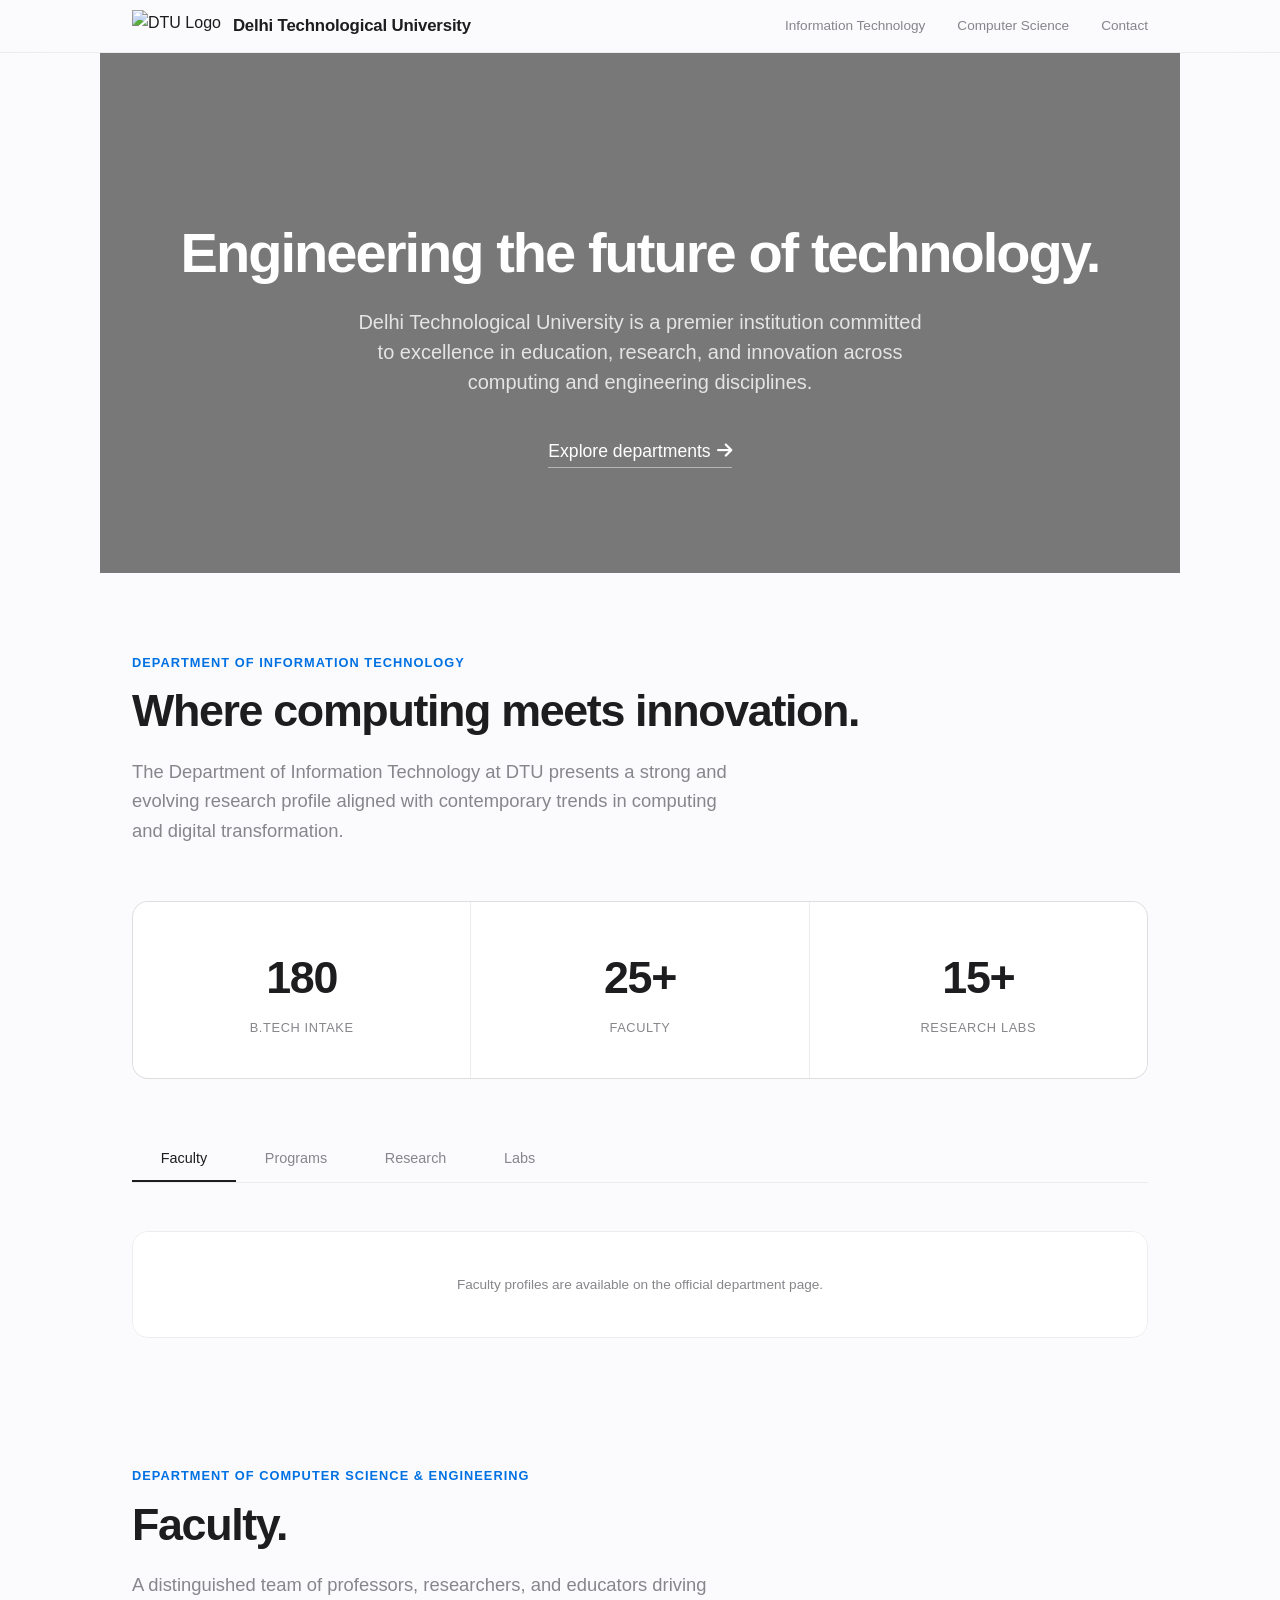
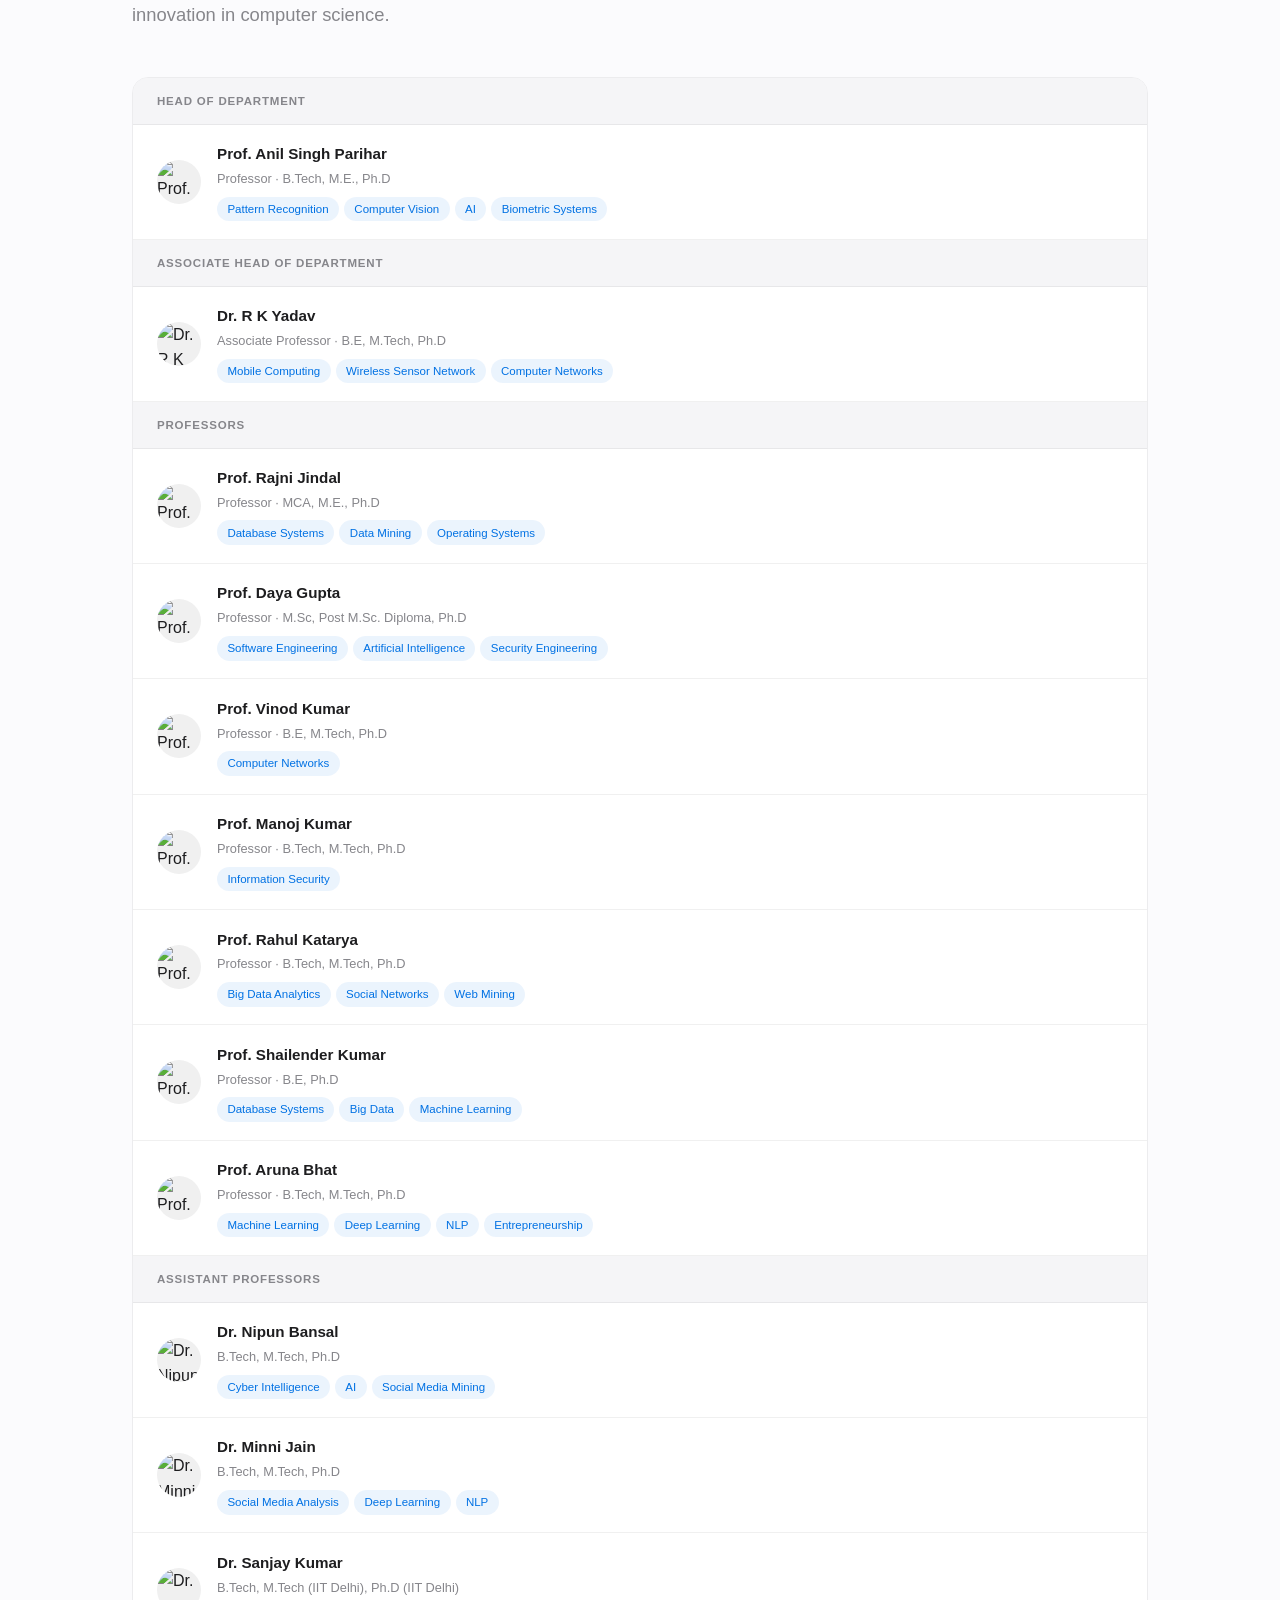
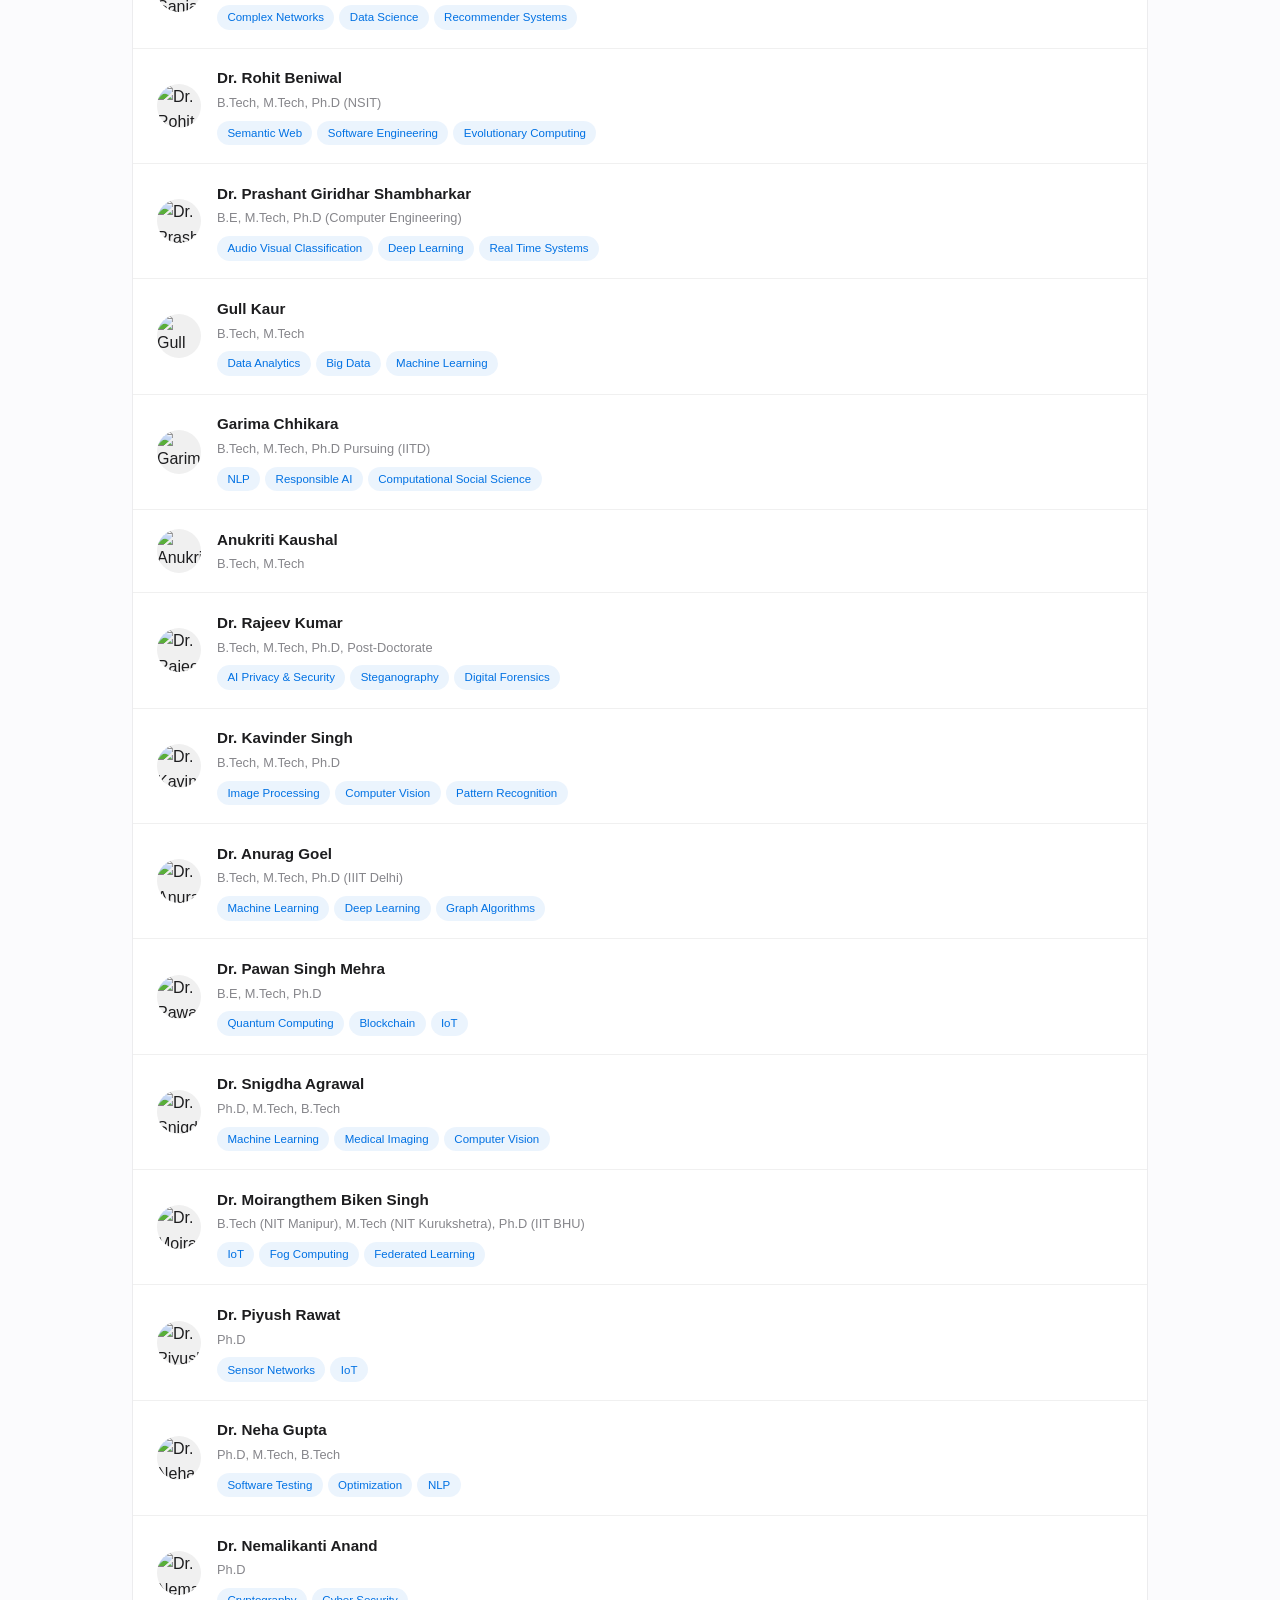
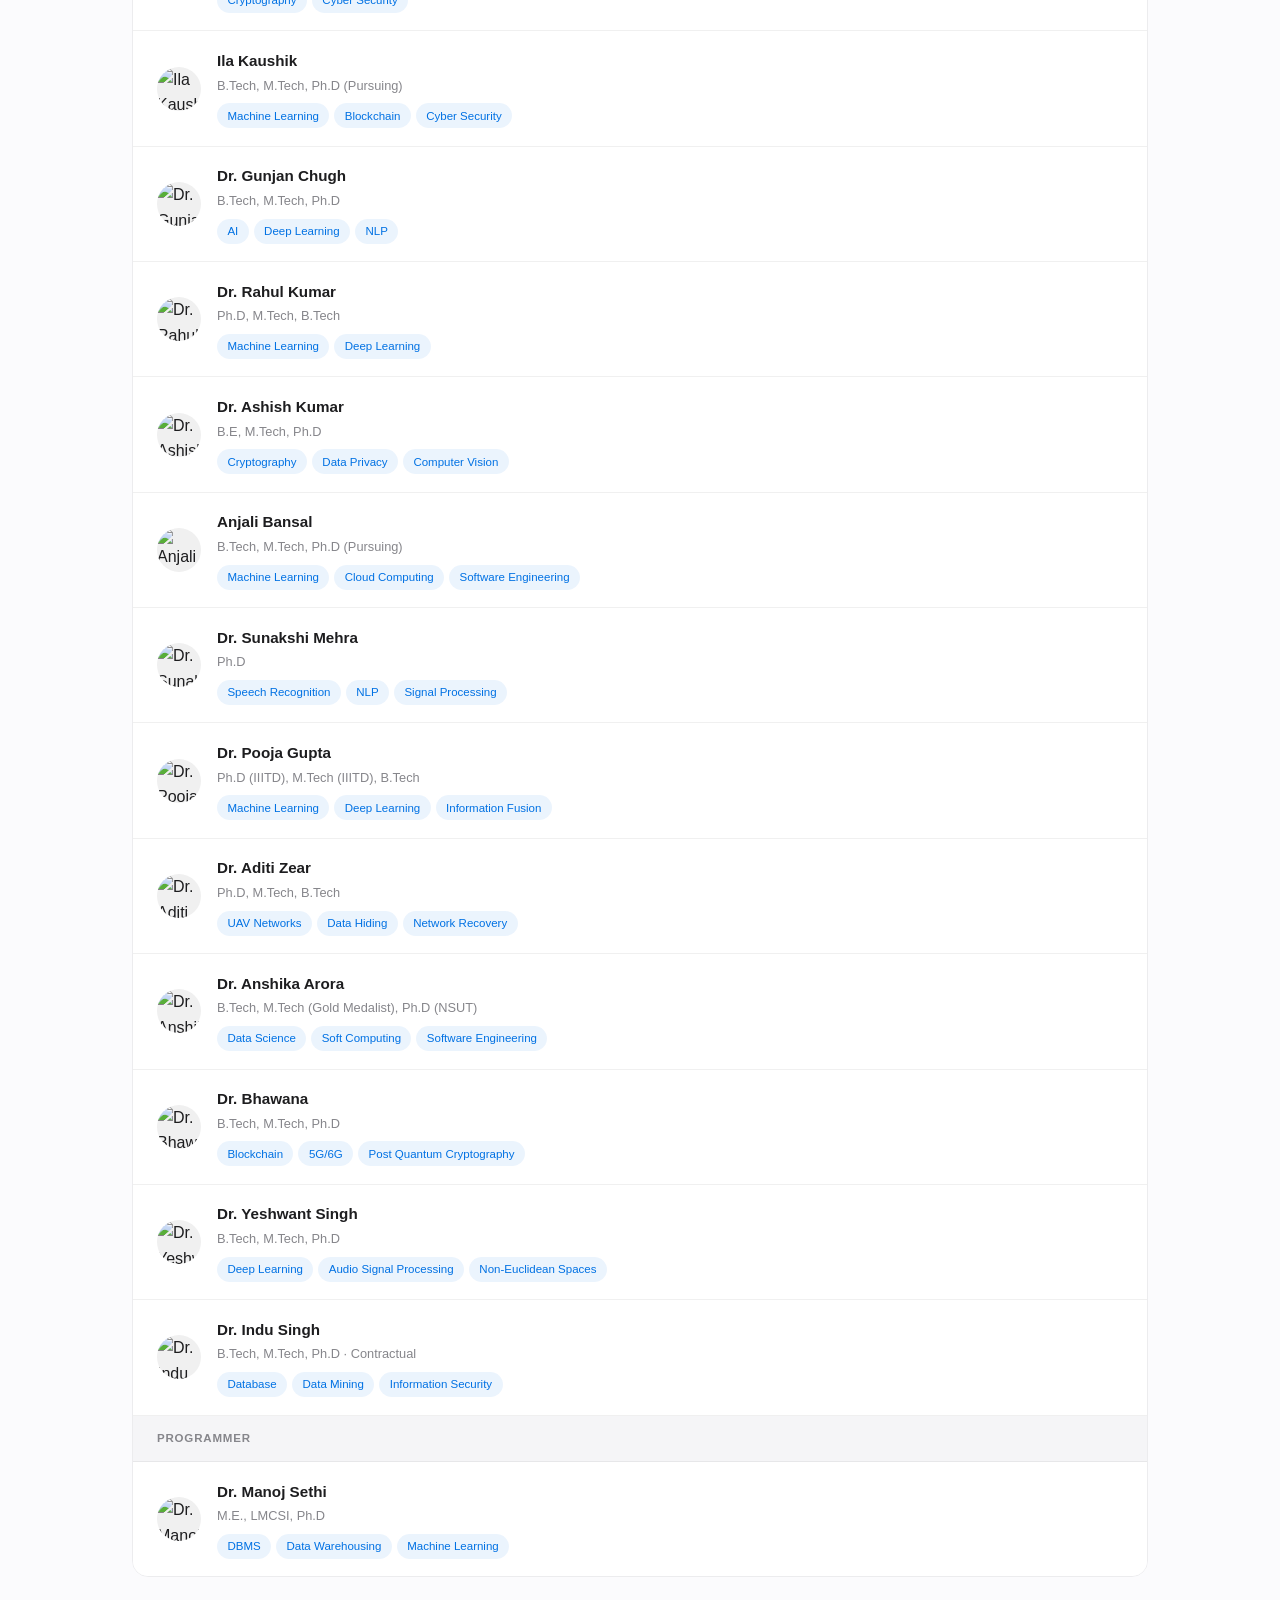
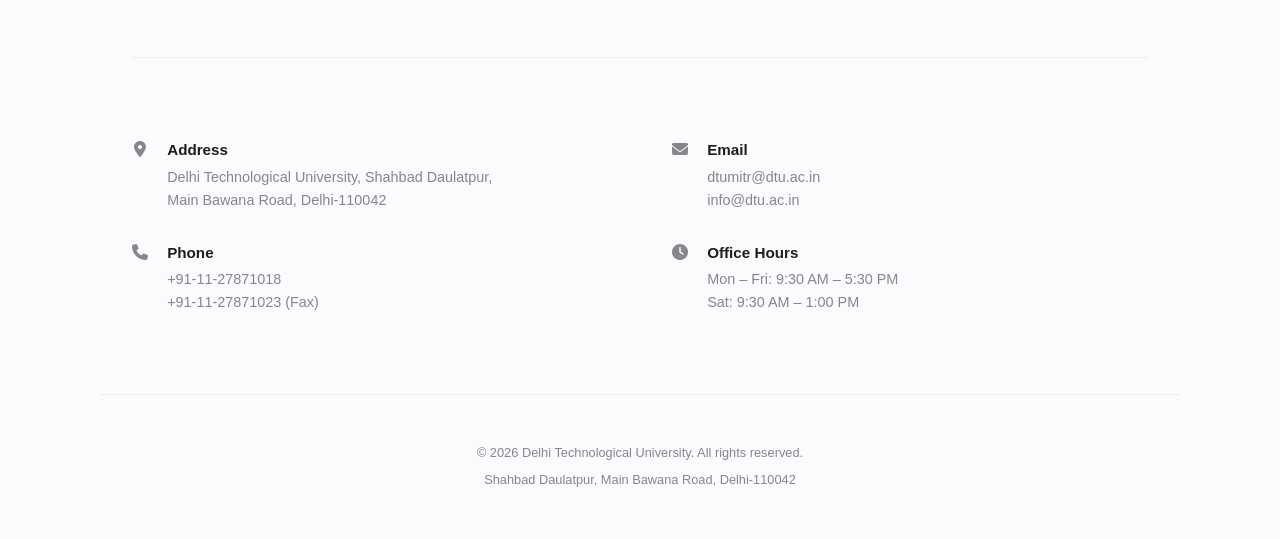
==== experiments/exp1/index.html @ 519eeb32 "added dynamic rendering through experiments folder" ====
<!DOCTYPE html>
<html lang="en">
<head>
    <meta charset="UTF-8">
    <meta name="viewport" content="width=device-width, initial-scale=1.0">
    <title>Delhi Technological University</title>
    <link rel="stylesheet" href="https://cdnjs.cloudflare.com/ajax/libs/font-awesome/6.4.0/css/all.min.css">
    <style>
        *{margin:0;padding:0;box-sizing:border-box}
        :root{--bg:#fbfbfd;--text:#1d1d1f;--muted:#86868b;--accent:#0071e3;--card:#fff;--border:rgba(0,0,0,.06)}
        body{font-family:-apple-system,BlinkMacSystemFont,'Segoe UI',Roboto,sans-serif;background:var(--bg);color:var(--text);line-height:1.6;-webkit-font-smoothing:antialiased}
        a{color:inherit;text-decoration:none}

        header{position:sticky;top:0;z-index:100;background:rgba(251,251,253,.82);backdrop-filter:saturate(180%) blur(20px);-webkit-backdrop-filter:saturate(180%) blur(20px);border-bottom:1px solid var(--border)}
        .header-inner{max-width:1080px;margin:0 auto;padding:0 2rem;display:flex;align-items:center;justify-content:space-between;height:52px}
        .logo{display:flex;align-items:center;gap:12px}
        .logo img{height:32px;width:auto}
        .logo span{font-size:1.05rem;font-weight:600;letter-spacing:-.01em}
        nav{display:flex;gap:2rem}
        nav a{font-size:.85rem;color:var(--muted);transition:color .3s}
        nav a:hover{color:var(--text)}

        .hero{position:relative;text-align:center;padding:10rem 2rem 6rem;background:url('https://cteldtu.com/images/maincampus.jpg') center/cover no-repeat;min-height:520px;display:flex;flex-direction:column;align-items:center;justify-content:center}
        .hero::before{content:'';position:absolute;inset:0;background:rgba(0,0,0,.52)}
        .hero>*{position:relative;z-index:1}
        .hero h1{font-size:3.5rem;font-weight:700;letter-spacing:-.035em;line-height:1.1;margin-bottom:1.5rem;color:#fff}
        .hero p{font-size:1.25rem;color:rgba(255,255,255,.8);max-width:580px;margin:0 auto 2.5rem;line-height:1.5}
        .hero-link{font-size:1.1rem;color:#fff;border-bottom:1px solid rgba(255,255,255,.45);padding-bottom:2px;display:inline-flex;align-items:center;gap:6px;transition:gap .3s,border-color .3s}
        .hero-link:hover{gap:10px;border-color:#fff}

        section{max-width:1080px;margin:0 auto;padding:5rem 2rem}
        .section-label{font-size:.8rem;text-transform:uppercase;letter-spacing:.08em;color:var(--accent);font-weight:600;margin-bottom:.75rem}
        .section-title{font-size:2.8rem;font-weight:700;letter-spacing:-.03em;line-height:1.15;margin-bottom:1.25rem}
        .section-desc{font-size:1.15rem;color:var(--muted);max-width:620px;line-height:1.6}

        .stats{display:grid;grid-template-columns:repeat(3,1fr);gap:1px;background:var(--border);border:1px solid var(--border);border-radius:16px;overflow:hidden;margin:3.5rem 0}
        .stat{text-align:center;padding:2.5rem 1rem;background:var(--card)}
        .stat-num{font-size:2.8rem;font-weight:700;letter-spacing:-.03em}
        .stat-label{font-size:.8rem;color:var(--muted);margin-top:.25rem;text-transform:uppercase;letter-spacing:.05em}

        .tabs{display:flex;gap:0;border-bottom:1px solid var(--border);margin:3.5rem 0 0}
        .tab{padding:.9rem 1.8rem;font-size:.9rem;color:var(--muted);cursor:pointer;border:none;border-bottom:2px solid transparent;transition:all .25s;background:none;font-family:inherit;font-weight:500}
        .tab:hover{color:var(--text)}
        .tab.active{color:var(--text);border-bottom-color:var(--text)}
        .panel{display:none;padding:3rem 0;animation:fade .4s ease}
        .panel.active{display:block}
        @keyframes fade{from{opacity:0;transform:translateY(8px)}to{opacity:1;transform:translateY(0)}}

        .faculty-list{display:flex;flex-direction:column;border:1px solid var(--border);border-radius:16px;overflow:hidden}
        .faculty-row{display:flex;align-items:center;gap:1rem;padding:1.1rem 1.5rem;background:var(--card);border-bottom:1px solid var(--border);transition:background .2s}
        .faculty-row:last-child{border-bottom:none}
        .faculty-row:hover{background:#f5f5f7}
        .faculty-avatar{width:44px;height:44px;border-radius:50%;object-fit:cover;flex-shrink:0;background:#f0f0f0}
        .faculty-info{flex:1;min-width:0}
        .faculty-name{font-weight:600;font-size:.95rem}
        .faculty-meta{font-size:.8rem;color:var(--muted);margin-top:.15rem}
        .faculty-tags{display:flex;flex-wrap:wrap;gap:5px;margin-top:.45rem}
        .tag{font-size:.72rem;padding:.2rem .65rem;border-radius:100px;background:rgba(0,113,227,.08);color:var(--accent);font-weight:500;white-space:nowrap}

        .group-label{padding:.85rem 1.5rem;font-size:.72rem;text-transform:uppercase;letter-spacing:.07em;color:var(--muted);font-weight:600;background:#f5f5f7;border-bottom:1px solid var(--border)}

        table{width:100%;border-collapse:collapse;border:1px solid var(--border);border-radius:16px;overflow:hidden}
        thead{background:#f5f5f7}
        th{padding:1rem 1.5rem;text-align:left;font-size:.75rem;text-transform:uppercase;letter-spacing:.06em;color:var(--muted);font-weight:600}
        td{padding:1.1rem 1.5rem;font-size:.92rem;border-top:1px solid var(--border)}
        tr:hover td{background:#fafafa}
        .badge{font-size:.72rem;padding:.2rem .65rem;border-radius:100px;font-weight:500}
        .badge-ug{background:rgba(52,199,89,.12);color:#1a8d47}
        .badge-pg{background:rgba(0,113,227,.1);color:var(--accent)}
        .badge-r{background:rgba(255,149,0,.12);color:#c27800}

        .research-grid{display:grid;grid-template-columns:repeat(3,1fr);gap:1.5rem}
        .research-item{padding:2rem;border:1px solid var(--border);border-radius:16px;transition:border-color .3s}
        .research-item:hover{border-color:rgba(0,0,0,.15)}
        .research-item h4{font-size:1.05rem;margin-bottom:.6rem;font-weight:600}
        .research-item p{font-size:.88rem;color:var(--muted);line-height:1.55}

        .labs-grid{display:grid;grid-template-columns:repeat(3,1fr);gap:1.5rem}
        .lab-card{border:1px solid var(--border);border-radius:16px;overflow:hidden;transition:border-color .3s}
        .lab-card:hover{border-color:rgba(0,0,0,.15)}
        .lab-img{height:140px;background:#f5f5f7;display:flex;align-items:center;justify-content:center;font-size:2.2rem;color:var(--muted)}
        .lab-body{padding:1.5rem}
        .lab-body h4{font-size:1rem;margin-bottom:.75rem;font-weight:600}
        .lab-body ul{list-style:none;display:flex;flex-direction:column;gap:.45rem}
        .lab-body li{font-size:.85rem;color:var(--muted);display:flex;align-items:center;gap:.6rem}
        .lab-body li i{color:var(--accent);font-size:.6rem}

        .depts-grid{display:grid;grid-template-columns:repeat(2,1fr);gap:1px;background:var(--border);border:1px solid var(--border);border-radius:16px;overflow:hidden}
        .dept-item{display:flex;align-items:center;justify-content:space-between;padding:2rem;background:var(--card);transition:background .2s}
        .dept-item:hover{background:#f5f5f7}
        .dept-item h3{font-size:1.05rem;font-weight:600}
        .dept-item p{font-size:.85rem;color:var(--muted);margin-top:.2rem;max-width:380px}
        .dept-arrow{color:var(--muted);font-size:.85rem;transition:transform .2s}
        .dept-item:hover .dept-arrow{transform:translateX(3px);color:var(--text)}

        .contact-grid{display:grid;grid-template-columns:1fr 1fr;gap:4rem;padding:5rem 0 0;border-top:1px solid var(--border)}
        .contact-block{display:flex;flex-direction:column;gap:1.8rem}
        .contact-row{display:flex;gap:1.2rem;align-items:flex-start}
        .contact-row i{color:var(--muted);margin-top:3px;width:16px;text-align:center}
        .contact-row h4{font-size:.95rem;font-weight:600;margin-bottom:.2rem}
        .contact-row p,.contact-row a{font-size:.9rem;color:var(--muted);line-height:1.6}
        .contact-row a:hover{color:var(--text)}

        footer{text-align:center;padding:3rem 2rem;color:var(--muted);font-size:.8rem;border-top:1px solid var(--border);max-width:1080px;margin:0 auto}
        footer p+p{margin-top:.4rem}

        @media(max-width:768px){
            .hero h1{font-size:2.4rem;padding:0 1rem}
            .hero p{font-size:1.05rem}
            .section-title{font-size:2rem}
            .stats{grid-template-columns:repeat(3,1fr)}
            .stat-num{font-size:2rem}
            .stat{padding:1.5rem .5rem}
            .research-grid,.labs-grid{grid-template-columns:1fr}
            .depts-grid{grid-template-columns:1fr}
            .contact-grid{grid-template-columns:1fr;gap:2.5rem}
            nav{display:none}
            .tabs{overflow-x:auto;-webkit-overflow-scrolling:touch}
            .tab{white-space:nowrap;padding:.8rem 1.2rem}
            .faculty-row{padding:.9rem 1rem;gap:.8rem}
            .faculty-avatar{width:38px;height:38px}
        }
    </style>
</head>
<body>

<header>
    <div class="header-inner">
        <div class="logo">
            <img src="https://upload.wikimedia.org/wikipedia/en/b/b5/DTU%2C_Delhi_official_logo.png?utm_source=en.wikipedia.org&utm_campaign=index&utm_content=thumbnail_unscaled&_=20110525104033" alt="DTU Logo">
            <span>Delhi Technological University</span>
        </div>
        <nav>
            <a href="#it">Information Technology</a>
            <a href="#cse">Computer Science</a>
            <a href="#contact">Contact</a>
        </nav>
    </div>
</header>

<section class="hero">
    <h1>Engineering the future of technology.</h1>
    <p>Delhi Technological University is a premier institution committed to excellence in education, research, and innovation across computing and engineering disciplines.</p>
    <a href="#it" class="hero-link">Explore departments <i class="fas fa-arrow-right"></i></a>
</section>

<!-- IT Department -->
<section id="it">
    <p class="section-label">Department of Information Technology</p>
    <h2 class="section-title">Where computing meets innovation.</h2>
    <p class="section-desc">The Department of Information Technology at DTU presents a strong and evolving research profile aligned with contemporary trends in computing and digital transformation.</p>

    <div class="stats">
        <div class="stat"><div class="stat-num">180</div><div class="stat-label">B.Tech Intake</div></div>
        <div class="stat"><div class="stat-num">25+</div><div class="stat-label">Faculty</div></div>
        <div class="stat"><div class="stat-num">15+</div><div class="stat-label">Research Labs</div></div>
    </div>

    <div class="tabs">
        <button class="tab active" data-tab="it-faculty">Faculty</button>
        <button class="tab" data-tab="it-programs">Programs</button>
        <button class="tab" data-tab="it-research">Research</button>
        <button class="tab" data-tab="it-labs">Labs</button>
    </div>

    <div class="panel active" id="it-faculty">
        <div class="faculty-list">
            <div class="faculty-row">
                <div class="faculty-info" style="text-align:center;color:var(--muted);font-size:.85rem;padding:1.5rem">Faculty profiles are available on the official department page.</div>
            </div>
        </div>
    </div>

    <div class="panel" id="it-programs">
        <table>
            <thead><tr><th>Program</th><th>Duration</th><th>Intake</th><th>Focus</th><th>Type</th></tr></thead>
            <tbody>
                <tr><td><strong>B.Tech</strong> Information Technology</td><td>4 Years</td><td>180</td><td>Software, Networking, OS</td><td><span class="badge badge-ug">UG</span></td></tr>
                <tr><td><strong>B.Tech</strong> Cyber Security</td><td>4 Years</td><td>60</td><td>Cryptography, Forensics</td><td><span class="badge badge-ug">UG</span></td></tr>
                <tr><td><strong>M.Tech</strong> Information Technology</td><td>2 Years</td><td>25</td><td>Data Science, AI/ML</td><td><span class="badge badge-pg">PG</span></td></tr>
                <tr><td><strong>M.Tech</strong> (By Research)</td><td>2 Years</td><td>12</td><td>IT Research Specializations</td><td><span class="badge badge-r">Research</span></td></tr>
                <tr><td><strong>Ph.D</strong> Information Technology</td><td>3–5 Years</td><td>—</td><td>Doctoral Research</td><td><span class="badge badge-r">Research</span></td></tr>
            </tbody>
        </table>
    </div>

    <div class="panel" id="it-research">
        <div class="research-grid">
            <div class="research-item"><h4>Computer Networks & Security</h4><p>Network protocols, cybersecurity frameworks, privacy-preserving computing, and resilient infrastructure.</p></div>
            <div class="research-item"><h4>Artificial Intelligence & ML</h4><p>Intelligent systems, ethical AI, and machine learning for healthcare, finance, and smart cities.</p></div>
            <div class="research-item"><h4>Data Science & Big Data</h4><p>Big data processing, data mining, business intelligence, and knowledge discovery at scale.</p></div>
            <div class="research-item"><h4>Cloud & Distributed Systems</h4><p>Cloud architecture, distributed computing, and high-performance scalable solutions.</p></div>
            <div class="research-item"><h4>Cyber Security & Forensics</h4><p>Cryptography, network security, digital forensics, and threat intelligence.</p></div>
            <div class="research-item"><h4>Internet of Things</h4><p>Secure IoT ecosystems, smart city applications, and industrial IoT solutions.</p></div>
        </div>
    </div>

    <div class="panel" id="it-labs">
        <div class="labs-grid">
            <div class="lab-card">
                <div class="lab-img"><i class="fas fa-code"></i></div>
                <div class="lab-body"><h4>Programming Laboratory</h4><ul><li><i class="fas fa-circle"></i>High-performance computing systems</li><li><i class="fas fa-circle"></i>Latest development toolchains</li><li><i class="fas fa-circle"></i>24/7 student access</li><li><i class="fas fa-circle"></i>AI/ML workstations</li></ul></div>
            </div>
            <div class="lab-card">
                <div class="lab-img"><i class="fas fa-chart-bar"></i></div>
                <div class="lab-body"><h4>Multi-Model Data Analytics Lab</h4><ul><li><i class="fas fa-circle"></i>Advanced analytics platforms</li><li><i class="fas fa-circle"></i>Big data processing cluster</li><li><i class="fas fa-circle"></i>Visualization dashboards</li><li><i class="fas fa-circle"></i>Industry-sponsored projects</li></ul></div>
            </div>
            <div class="lab-card">
                <div class="lab-img"><i class="fas fa-shield-alt"></i></div>
                <div class="lab-body"><h4>Cyber Security Lab</h4><ul><li><i class="fas fa-circle"></i>Penetration testing environment</li><li><i class="fas fa-circle"></i>Digital forensics toolkit</li><li><i class="fas fa-circle"></i>Network security simulation</li><li><i class="fas fa-circle"></i>Cryptography research tools</li></ul></div>
            </div>
        </div>
    </div>
</section>

<!-- CSE Department -->
<section id="cse" style="padding-top:0">
    <p class="section-label">Department of Computer Science & Engineering</p>
    <h2 class="section-title">Faculty.</h2>
    <p class="section-desc" style="margin-bottom:3rem">A distinguished team of professors, researchers, and educators driving innovation in computer science.</p>

    <div class="faculty-list">

        <div class="group-label">Head of Department</div>
        <div class="faculty-row">
            <img class="faculty-avatar" src="https://dtu.ac.in/Web/Departments/CSE/faculty/images/anilsparihar.jpg" alt="Prof. Anil Singh Parihar">
            <div class="faculty-info">
                <div class="faculty-name">Prof. Anil Singh Parihar</div>
                <div class="faculty-meta">Professor · B.Tech, M.E., Ph.D</div>
                <div class="faculty-tags"><span class="tag">Pattern Recognition</span><span class="tag">Computer Vision</span><span class="tag">AI</span><span class="tag">Biometric Systems</span></div>
            </div>
        </div>

        <div class="group-label">Associate Head of Department</div>
        <div class="faculty-row">
            <img class="faculty-avatar" src="https://dtu.ac.in/Web/Departments/CSE/faculty/images/rajeshkyadav.jpg" alt="Dr. R K Yadav">
            <div class="faculty-info">
                <div class="faculty-name">Dr. R K Yadav</div>
                <div class="faculty-meta">Associate Professor · B.E, M.Tech, Ph.D</div>
                <div class="faculty-tags"><span class="tag">Mobile Computing</span><span class="tag">Wireless Sensor Network</span><span class="tag">Computer Networks</span></div>
            </div>
        </div>

        <div class="group-label">Professors</div>
        <div class="faculty-row">
            <img class="faculty-avatar" src="https://dtu.ac.in/Web/Departments/CSE/faculty/images/rajnijindal.jpg" alt="Prof. Rajni Jindal">
            <div class="faculty-info">
                <div class="faculty-name">Prof. Rajni Jindal</div>
                <div class="faculty-meta">Professor · MCA, M.E., Ph.D</div>
                <div class="faculty-tags"><span class="tag">Database Systems</span><span class="tag">Data Mining</span><span class="tag">Operating Systems</span></div>
            </div>
        </div>
        <div class="faculty-row">
            <img class="faculty-avatar" src="https://dtu.ac.in/Web/Departments/CSE/faculty/images/dayagupta.jpg" alt="Prof. Daya Gupta">
            <div class="faculty-info">
                <div class="faculty-name">Prof. Daya Gupta</div>
                <div class="faculty-meta">Professor · M.Sc, Post M.Sc. Diploma, Ph.D</div>
                <div class="faculty-tags"><span class="tag">Software Engineering</span><span class="tag">Artificial Intelligence</span><span class="tag">Security Engineering</span></div>
            </div>
        </div>
        <div class="faculty-row">
            <img class="faculty-avatar" src="https://dtu.ac.in/Web/Departments/CSE/faculty/images/vinodkumar.jpg" alt="Prof. Vinod Kumar">
            <div class="faculty-info">
                <div class="faculty-name">Prof. Vinod Kumar</div>
                <div class="faculty-meta">Professor · B.E, M.Tech, Ph.D</div>
                <div class="faculty-tags"><span class="tag">Computer Networks</span></div>
            </div>
        </div>
        <div class="faculty-row">
            <img class="faculty-avatar" src="https://dtu.ac.in/Web/Departments/CSE/faculty/images/manojkumar.jpg" alt="Prof. Manoj Kumar">
            <div class="faculty-info">
                <div class="faculty-name">Prof. Manoj Kumar</div>
                <div class="faculty-meta">Professor · B.Tech, M.Tech, Ph.D</div>
                <div class="faculty-tags"><span class="tag">Information Security</span></div>
            </div>
        </div>
        <div class="faculty-row">
            <img class="faculty-avatar" src="https://dtu.ac.in/Web/Departments/CSE/faculty/images/rahulkatarya.jpg" alt="Prof. Rahul Katarya">
            <div class="faculty-info">
                <div class="faculty-name">Prof. Rahul Katarya</div>
                <div class="faculty-meta">Professor · B.Tech, M.Tech, Ph.D</div>
                <div class="faculty-tags"><span class="tag">Big Data Analytics</span><span class="tag">Social Networks</span><span class="tag">Web Mining</span></div>
            </div>
        </div>
        <div class="faculty-row">
            <img class="faculty-avatar" src="https://dtu.ac.in/Web/Departments/CSE/faculty/images/shailenderkumar.jpg" alt="Prof. Shailender Kumar">
            <div class="faculty-info">
                <div class="faculty-name">Prof. Shailender Kumar</div>
                <div class="faculty-meta">Professor · B.E, Ph.D</div>
                <div class="faculty-tags"><span class="tag">Database Systems</span><span class="tag">Big Data</span><span class="tag">Machine Learning</span></div>
            </div>
        </div>
        <div class="faculty-row">
            <img class="faculty-avatar" src="https://dtu.ac.in/Web/Departments/CSE/faculty/images/aruna.jpg" alt="Prof. Aruna Bhat">
            <div class="faculty-info">
                <div class="faculty-name">Prof. Aruna Bhat</div>
                <div class="faculty-meta">Professor · B.Tech, M.Tech, Ph.D</div>
                <div class="faculty-tags"><span class="tag">Machine Learning</span><span class="tag">Deep Learning</span><span class="tag">NLP</span><span class="tag">Entrepreneurship</span></div>
            </div>
        </div>

        <div class="group-label">Assistant Professors</div>
        <div class="faculty-row">
            <img class="faculty-avatar" src="https://dtu.ac.in/Web/Departments/CSE/faculty/images/nipunbansal.jpg" alt="Dr. Nipun Bansal">
            <div class="faculty-info">
                <div class="faculty-name">Dr. Nipun Bansal</div>
                <div class="faculty-meta">B.Tech, M.Tech, Ph.D</div>
                <div class="faculty-tags"><span class="tag">Cyber Intelligence</span><span class="tag">AI</span><span class="tag">Social Media Mining</span></div>
            </div>
        </div>
        <div class="faculty-row">
            <img class="faculty-avatar" src="https://dtu.ac.in/Web/Departments/CSE/faculty/images/minnijain.jpg" alt="Dr. Minni Jain">
            <div class="faculty-info">
                <div class="faculty-name">Dr. Minni Jain</div>
                <div class="faculty-meta">B.Tech, M.Tech, Ph.D</div>
                <div class="faculty-tags"><span class="tag">Social Media Analysis</span><span class="tag">Deep Learning</span><span class="tag">NLP</span></div>
            </div>
        </div>
        <div class="faculty-row">
            <img class="faculty-avatar" src="https://dtu.ac.in/Web/Departments/CSE/faculty/images/sanjaykr.jpg" alt="Dr. Sanjay Kumar">
            <div class="faculty-info">
                <div class="faculty-name">Dr. Sanjay Kumar</div>
                <div class="faculty-meta">B.Tech, M.Tech (IIT Delhi), Ph.D (IIT Delhi)</div>
                <div class="faculty-tags"><span class="tag">Complex Networks</span><span class="tag">Data Science</span><span class="tag">Recommender Systems</span></div>
            </div>
        </div>
        <div class="faculty-row">
            <img class="faculty-avatar" src="https://dtu.ac.in/Web/Departments/CSE/faculty/images/rohitbeniwal.jpg" alt="Dr. Rohit Beniwal">
            <div class="faculty-info">
                <div class="faculty-name">Dr. Rohit Beniwal</div>
                <div class="faculty-meta">B.Tech, M.Tech, Ph.D (NSIT)</div>
                <div class="faculty-tags"><span class="tag">Semantic Web</span><span class="tag">Software Engineering</span><span class="tag">Evolutionary Computing</span></div>
            </div>
        </div>
        <div class="faculty-row">
            <img class="faculty-avatar" src="https://dtu.ac.in/Web/Departments/CSE/faculty/images/pgs.jpg" alt="Dr. Prashant Shambharkar">
            <div class="faculty-info">
                <div class="faculty-name">Dr. Prashant Giridhar Shambharkar</div>
                <div class="faculty-meta">B.E, M.Tech, Ph.D (Computer Engineering)</div>
                <div class="faculty-tags"><span class="tag">Audio Visual Classification</span><span class="tag">Deep Learning</span><span class="tag">Real Time Systems</span></div>
            </div>
        </div>
        <div class="faculty-row">
            <img class="faculty-avatar" src="https://dtu.ac.in/Web/Departments/CSE/faculty/images/gullkaur.jpg" alt="Gull Kaur">
            <div class="faculty-info">
                <div class="faculty-name">Gull Kaur</div>
                <div class="faculty-meta">B.Tech, M.Tech</div>
                <div class="faculty-tags"><span class="tag">Data Analytics</span><span class="tag">Big Data</span><span class="tag">Machine Learning</span></div>
            </div>
        </div>
        <div class="faculty-row">
            <img class="faculty-avatar" src="https://dtu.ac.in/Web/Departments/CSE/faculty/images/garima_new1.jpg" alt="Garima Chhikara">
            <div class="faculty-info">
                <div class="faculty-name">Garima Chhikara</div>
                <div class="faculty-meta">B.Tech, M.Tech, Ph.D Pursuing (IITD)</div>
                <div class="faculty-tags"><span class="tag">NLP</span><span class="tag">Responsible AI</span><span class="tag">Computational Social Science</span></div>
            </div>
        </div>
        <div class="faculty-row">
            <img class="faculty-avatar" src="https://dtu.ac.in/Web/Departments/CSE/faculty/images/anukriti.jpg" alt="Anukriti Kaushal">
            <div class="faculty-info">
                <div class="faculty-name">Anukriti Kaushal</div>
                <div class="faculty-meta">B.Tech, M.Tech</div>
            </div>
        </div>
        <div class="faculty-row">
            <img class="faculty-avatar" src="https://dtu.ac.in/Web/Departments/CSE/faculty/images/Rajeev.jpg" alt="Dr. Rajeev Kumar">
            <div class="faculty-info">
                <div class="faculty-name">Dr. Rajeev Kumar</div>
                <div class="faculty-meta">B.Tech, M.Tech, Ph.D, Post-Doctorate</div>
                <div class="faculty-tags"><span class="tag">AI Privacy & Security</span><span class="tag">Steganography</span><span class="tag">Digital Forensics</span></div>
            </div>
        </div>
        <div class="faculty-row">
            <img class="faculty-avatar" src="https://dtu.ac.in/Web/Departments/CSE/faculty/images/kavinder.jpg" alt="Dr. Kavinder Singh">
            <div class="faculty-info">
                <div class="faculty-name">Dr. Kavinder Singh</div>
                <div class="faculty-meta">B.Tech, M.Tech, Ph.D</div>
                <div class="faculty-tags"><span class="tag">Image Processing</span><span class="tag">Computer Vision</span><span class="tag">Pattern Recognition</span></div>
            </div>
        </div>
        <div class="faculty-row">
            <img class="faculty-avatar" src="https://dtu.ac.in/Web/Departments/CSE/faculty/images/anurag.jpg" alt="Dr. Anurag Goel">
            <div class="faculty-info">
                <div class="faculty-name">Dr. Anurag Goel</div>
                <div class="faculty-meta">B.Tech, M.Tech, Ph.D (IIIT Delhi)</div>
                <div class="faculty-tags"><span class="tag">Machine Learning</span><span class="tag">Deep Learning</span><span class="tag">Graph Algorithms</span></div>
            </div>
        </div>
        <div class="faculty-row">
            <img class="faculty-avatar" src="https://dtu.ac.in/Web/Departments/CSE/faculty/images/pawan.jpg" alt="Dr. Pawan Singh Mehra">
            <div class="faculty-info">
                <div class="faculty-name">Dr. Pawan Singh Mehra</div>
                <div class="faculty-meta">B.E, M.Tech, Ph.D</div>
                <div class="faculty-tags"><span class="tag">Quantum Computing</span><span class="tag">Blockchain</span><span class="tag">IoT</span></div>
            </div>
        </div>
        <div class="faculty-row">
            <img class="faculty-avatar" src="https://dtu.ac.in/Web/Departments/CSE/faculty/images/snigdha.jpg" alt="Dr. Snigdha Agrawal">
            <div class="faculty-info">
                <div class="faculty-name">Dr. Snigdha Agrawal</div>
                <div class="faculty-meta">Ph.D, M.Tech, B.Tech</div>
                <div class="faculty-tags"><span class="tag">Machine Learning</span><span class="tag">Medical Imaging</span><span class="tag">Computer Vision</span></div>
            </div>
        </div>
        <div class="faculty-row">
            <img class="faculty-avatar" src="https://dtu.ac.in/Web/Departments/CSE/faculty/images/moirangthem.jpg" alt="Dr. Moirangthem Biken Singh">
            <div class="faculty-info">
                <div class="faculty-name">Dr. Moirangthem Biken Singh</div>
                <div class="faculty-meta">B.Tech (NIT Manipur), M.Tech (NIT Kurukshetra), Ph.D (IIT BHU)</div>
                <div class="faculty-tags"><span class="tag">IoT</span><span class="tag">Fog Computing</span><span class="tag">Federated Learning</span></div>
            </div>
        </div>
        <div class="faculty-row">
            <img class="faculty-avatar" src="https://dtu.ac.in/Web/Departments/CSE/faculty/images/piyushrawat.jpg" alt="Dr. Piyush Rawat">
            <div class="faculty-info">
                <div class="faculty-name">Dr. Piyush Rawat</div>
                <div class="faculty-meta">Ph.D</div>
                <div class="faculty-tags"><span class="tag">Sensor Networks</span><span class="tag">IoT</span></div>
            </div>
        </div>
        <div class="faculty-row">
            <img class="faculty-avatar" src="https://dtu.ac.in/Web/Departments/CSE/faculty/images/Neha_Gupta.jpeg" alt="Dr. Neha Gupta">
            <div class="faculty-info">
                <div class="faculty-name">Dr. Neha Gupta</div>
                <div class="faculty-meta">Ph.D, M.Tech, B.Tech</div>
                <div class="faculty-tags"><span class="tag">Software Testing</span><span class="tag">Optimization</span><span class="tag">NLP</span></div>
            </div>
        </div>
        <div class="faculty-row">
            <img class="faculty-avatar" src="https://dtu.ac.in/Web/Departments/CSE/faculty/images/nemalikantianand.jpg" alt="Dr. Nemalikanti Anand">
            <div class="faculty-info">
                <div class="faculty-name">Dr. Nemalikanti Anand</div>
                <div class="faculty-meta">Ph.D</div>
                <div class="faculty-tags"><span class="tag">Cryptography</span><span class="tag">Cyber Security</span></div>
            </div>
        </div>
        <div class="faculty-row">
            <img class="faculty-avatar" src="https://dtu.ac.in/Web/Departments/CSE/faculty/images/ilakaushik.jpg" alt="Ila Kaushik">
            <div class="faculty-info">
                <div class="faculty-name">Ila Kaushik</div>
                <div class="faculty-meta">B.Tech, M.Tech, Ph.D (Pursuing)</div>
                <div class="faculty-tags"><span class="tag">Machine Learning</span><span class="tag">Blockchain</span><span class="tag">Cyber Security</span></div>
            </div>
        </div>
        <div class="faculty-row">
            <img class="faculty-avatar" src="https://dtu.ac.in/Web/Departments/CSE/faculty/images/gunjanchugh.jpg" alt="Dr. Gunjan Chugh">
            <div class="faculty-info">
                <div class="faculty-name">Dr. Gunjan Chugh</div>
                <div class="faculty-meta">B.Tech, M.Tech, Ph.D</div>
                <div class="faculty-tags"><span class="tag">AI</span><span class="tag">Deep Learning</span><span class="tag">NLP</span></div>
            </div>
        </div>
        <div class="faculty-row">
            <img class="faculty-avatar" src="https://dtu.ac.in/Web/Departments/CSE/faculty/images/rahulkumar.jpg" alt="Dr. Rahul Kumar">
            <div class="faculty-info">
                <div class="faculty-name">Dr. Rahul Kumar</div>
                <div class="faculty-meta">Ph.D, M.Tech, B.Tech</div>
                <div class="faculty-tags"><span class="tag">Machine Learning</span><span class="tag">Deep Learning</span></div>
            </div>
        </div>
        <div class="faculty-row">
            <img class="faculty-avatar" src="https://dtu.ac.in/Web/Departments/CSE/faculty/images/ashishkumar.jpg" alt="Dr. Ashish Kumar">
            <div class="faculty-info">
                <div class="faculty-name">Dr. Ashish Kumar</div>
                <div class="faculty-meta">B.E, M.Tech, Ph.D</div>
                <div class="faculty-tags"><span class="tag">Cryptography</span><span class="tag">Data Privacy</span><span class="tag">Computer Vision</span></div>
            </div>
        </div>
        <div class="faculty-row">
            <img class="faculty-avatar" src="https://dtu.ac.in/Web/Departments/CSE/faculty/images/anjalibansal.jpg" alt="Anjali Bansal">
            <div class="faculty-info">
                <div class="faculty-name">Anjali Bansal</div>
                <div class="faculty-meta">B.Tech, M.Tech, Ph.D (Pursuing)</div>
                <div class="faculty-tags"><span class="tag">Machine Learning</span><span class="tag">Cloud Computing</span><span class="tag">Software Engineering</span></div>
            </div>
        </div>
        <div class="faculty-row">
            <img class="faculty-avatar" src="https://dtu.ac.in/Web/Departments/CSE/faculty/images/sunakshimehra.jpg" alt="Dr. Sunakshi Mehra">
            <div class="faculty-info">
                <div class="faculty-name">Dr. Sunakshi Mehra</div>
                <div class="faculty-meta">Ph.D</div>
                <div class="faculty-tags"><span class="tag">Speech Recognition</span><span class="tag">NLP</span><span class="tag">Signal Processing</span></div>
            </div>
        </div>
        <div class="faculty-row">
            <img class="faculty-avatar" src="https://dtu.ac.in/Web/Departments/CSE/faculty/images/poojagupta.jpg" alt="Dr. Pooja Gupta">
            <div class="faculty-info">
                <div class="faculty-name">Dr. Pooja Gupta</div>
                <div class="faculty-meta">Ph.D (IIITD), M.Tech (IIITD), B.Tech</div>
                <div class="faculty-tags"><span class="tag">Machine Learning</span><span class="tag">Deep Learning</span><span class="tag">Information Fusion</span></div>
            </div>
        </div>
        <div class="faculty-row">
            <img class="faculty-avatar" src="https://dtu.ac.in/Web/Departments/CSE/faculty/images/aditizear.jpg" alt="Dr. Aditi Zear">
            <div class="faculty-info">
                <div class="faculty-name">Dr. Aditi Zear</div>
                <div class="faculty-meta">Ph.D, M.Tech, B.Tech</div>
                <div class="faculty-tags"><span class="tag">UAV Networks</span><span class="tag">Data Hiding</span><span class="tag">Network Recovery</span></div>
            </div>
        </div>
        <div class="faculty-row">
            <img class="faculty-avatar" src="https://dtu.ac.in/Web/Departments/CSE/faculty/images/anshikaarora.jpg" alt="Dr. Anshika Arora">
            <div class="faculty-info">
                <div class="faculty-name">Dr. Anshika Arora</div>
                <div class="faculty-meta">B.Tech, M.Tech (Gold Medalist), Ph.D (NSUT)</div>
                <div class="faculty-tags"><span class="tag">Data Science</span><span class="tag">Soft Computing</span><span class="tag">Software Engineering</span></div>
            </div>
        </div>
        <div class="faculty-row">
            <img class="faculty-avatar" src="https://dtu.ac.in/Web/Departments/CSE/faculty/images/bhawana.jpg" alt="Dr. Bhawana">
            <div class="faculty-info">
                <div class="faculty-name">Dr. Bhawana</div>
                <div class="faculty-meta">B.Tech, M.Tech, Ph.D</div>
                <div class="faculty-tags"><span class="tag">Blockchain</span><span class="tag">5G/6G</span><span class="tag">Post Quantum Cryptography</span></div>
            </div>
        </div>
        <div class="faculty-row">
            <img class="faculty-avatar" src="https://dtu.ac.in/Web/Departments/CSE/faculty/images/yeshwantsingh.jpg" alt="Dr. Yeshwant Singh">
            <div class="faculty-info">
                <div class="faculty-name">Dr. Yeshwant Singh</div>
                <div class="faculty-meta">B.Tech, M.Tech, Ph.D</div>
                <div class="faculty-tags"><span class="tag">Deep Learning</span><span class="tag">Audio Signal Processing</span><span class="tag">Non-Euclidean Spaces</span></div>
            </div>
        </div>
        <div class="faculty-row">
            <img class="faculty-avatar" src="https://dtu.ac.in/Web/Departments/CSE/faculty/images/indusingh.jpg" alt="Dr. Indu Singh">
            <div class="faculty-info">
                <div class="faculty-name">Dr. Indu Singh</div>
                <div class="faculty-meta">B.Tech, M.Tech, Ph.D · Contractual</div>
                <div class="faculty-tags"><span class="tag">Database</span><span class="tag">Data Mining</span><span class="tag">Information Security</span></div>
            </div>
        </div>

        <div class="group-label">Programmer</div>
        <div class="faculty-row">
            <img class="faculty-avatar" src="https://dtu.ac.in/Web/Departments/CSE/faculty/images/manojsethi.jpg" alt="Dr. Manoj Sethi">
            <div class="faculty-info">
                <div class="faculty-name">Dr. Manoj Sethi</div>
                <div class="faculty-meta">M.E., LMCSI, Ph.D</div>
                <div class="faculty-tags"><span class="tag">DBMS</span><span class="tag">Data Warehousing</span><span class="tag">Machine Learning</span></div>
            </div>
        </div>

    </div>

    <div class="contact-grid" style="margin-top:5rem">
        <div class="contact-block">
            <div class="contact-row"><i class="fas fa-map-marker-alt"></i><div><h4>Address</h4><p>Delhi Technological University, Shahbad Daulatpur,<br>Main Bawana Road, Delhi-110042</p></div></div>
            <div class="contact-row"><i class="fas fa-phone"></i><div><h4>Phone</h4><p>+91-11-27871018<br>+91-11-27871023 (Fax)</p></div></div>
        </div>
        <div class="contact-block">
            <div class="contact-row"><i class="fas fa-envelope"></i><div><h4>Email</h4><p><a href="mailto:dtumitr@dtu.ac.in">dtumitr@dtu.ac.in</a><br><a href="mailto:info@dtu.ac.in">info@dtu.ac.in</a></p></div></div>
            <div class="contact-row"><i class="fas fa-clock"></i><div><h4>Office Hours</h4><p>Mon – Fri: 9:30 AM – 5:30 PM<br>Sat: 9:30 AM – 1:00 PM</p></div></div>
        </div>
    </div>
</section>

<footer id="contact">
    <p>&copy; 2026 Delhi Technological University. All rights reserved.</p>
    <p>Shahbad Daulatpur, Main Bawana Road, Delhi-110042</p>
</footer>

<script>
document.querySelectorAll('.tab').forEach(t=>{
    t.addEventListener('click',()=>{
        t.closest('section').querySelectorAll('.tab').forEach(b=>b.classList.remove('active'));
        t.closest('section').querySelectorAll('.panel').forEach(p=>p.classList.remove('active'));
        t.classList.add('active');
        document.getElementById(t.dataset.tab).classList.add('active');
    });
});
document.querySelectorAll('a[href^="#"]').forEach(a=>{
    a.addEventListener('click',e=>{
        e.preventDefault();
        document.querySelector(a.getAttribute('href'))?.scrollIntoView({behavior:'smooth',block:'start'});
    });
});
</script>
</body>
</html>
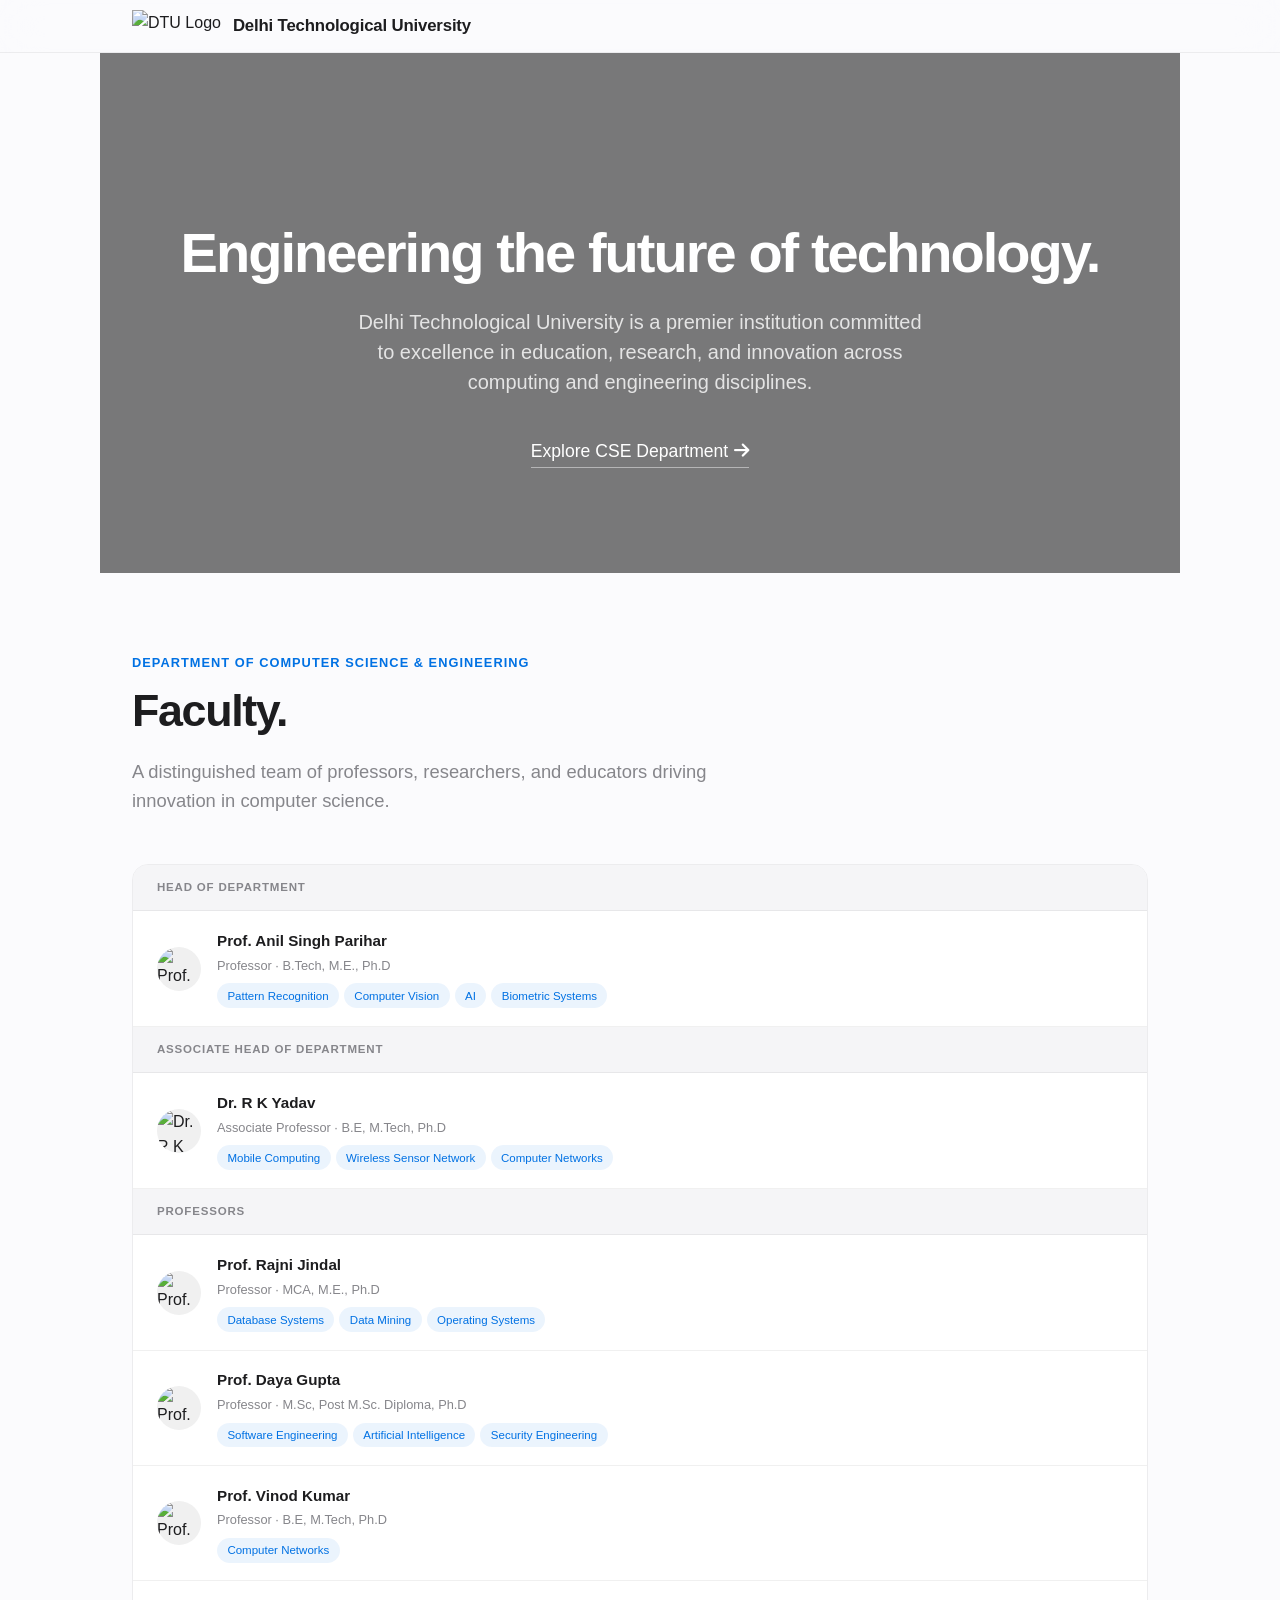
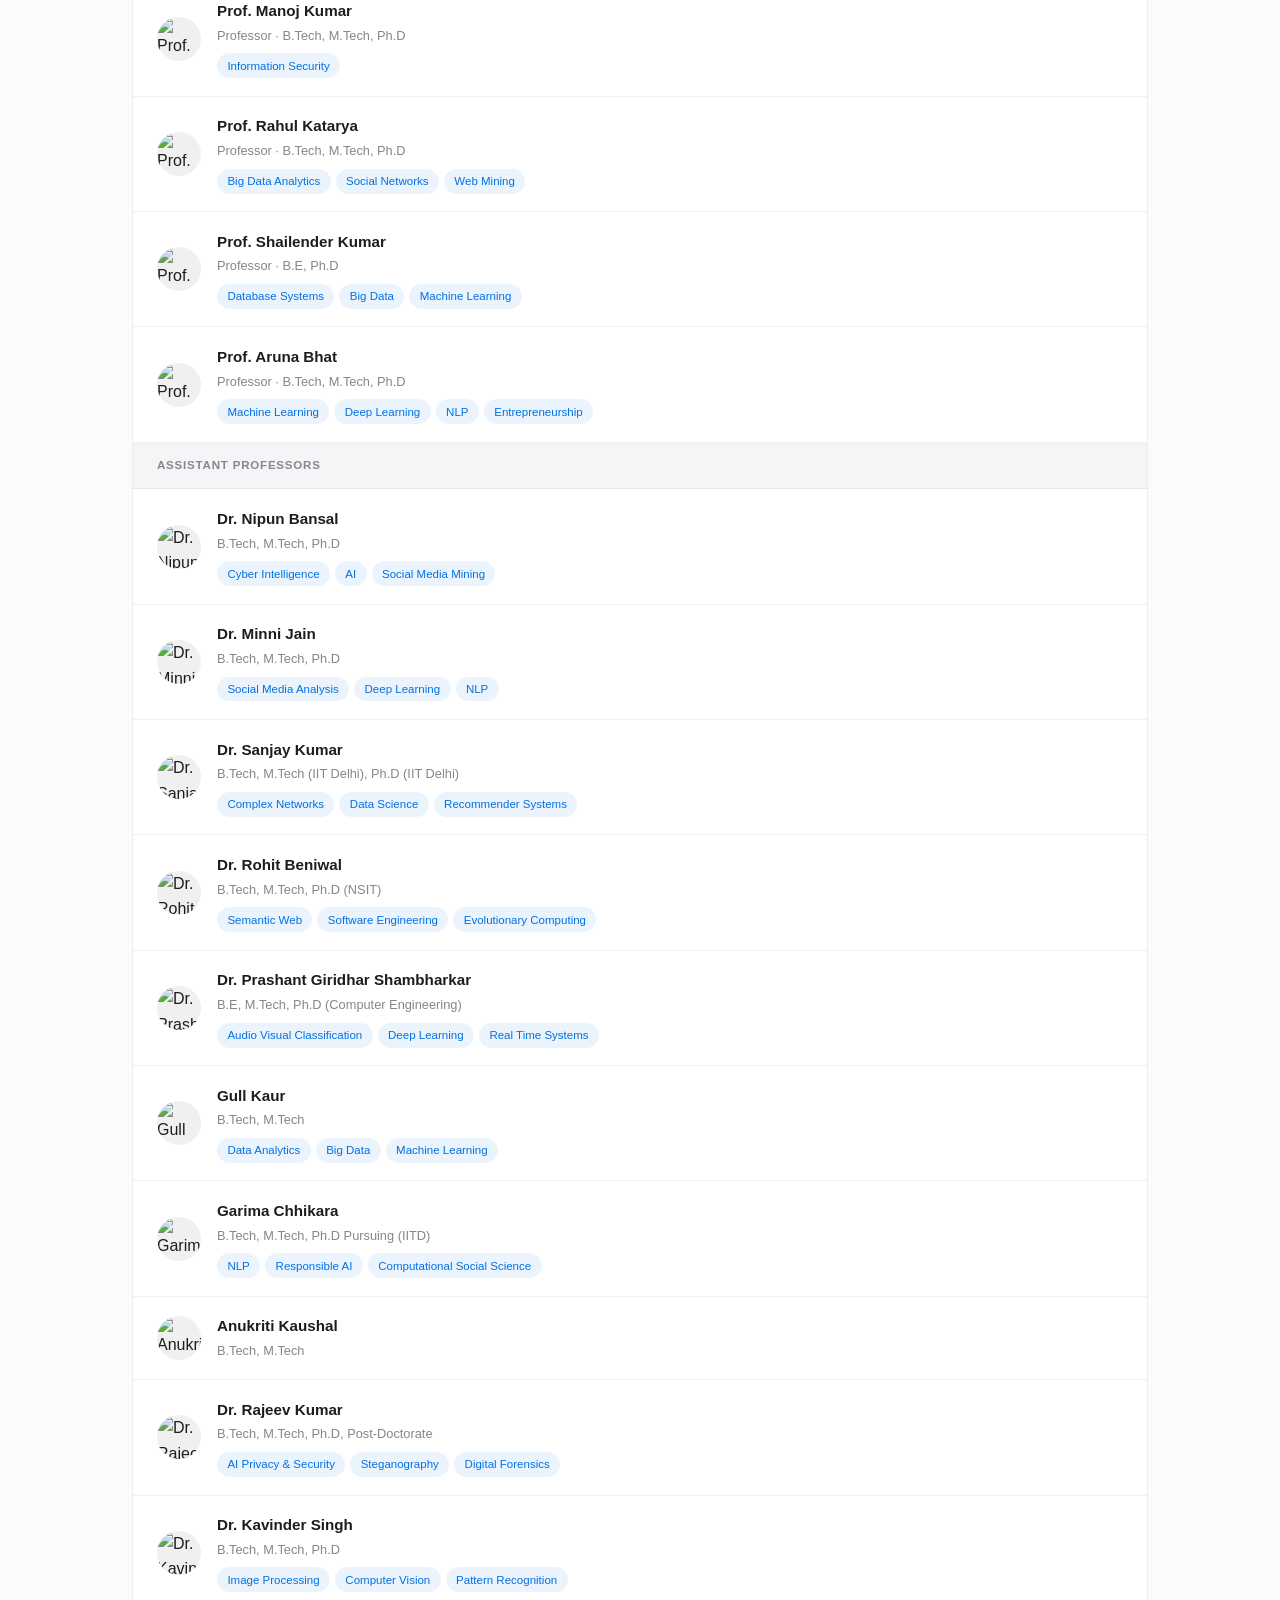
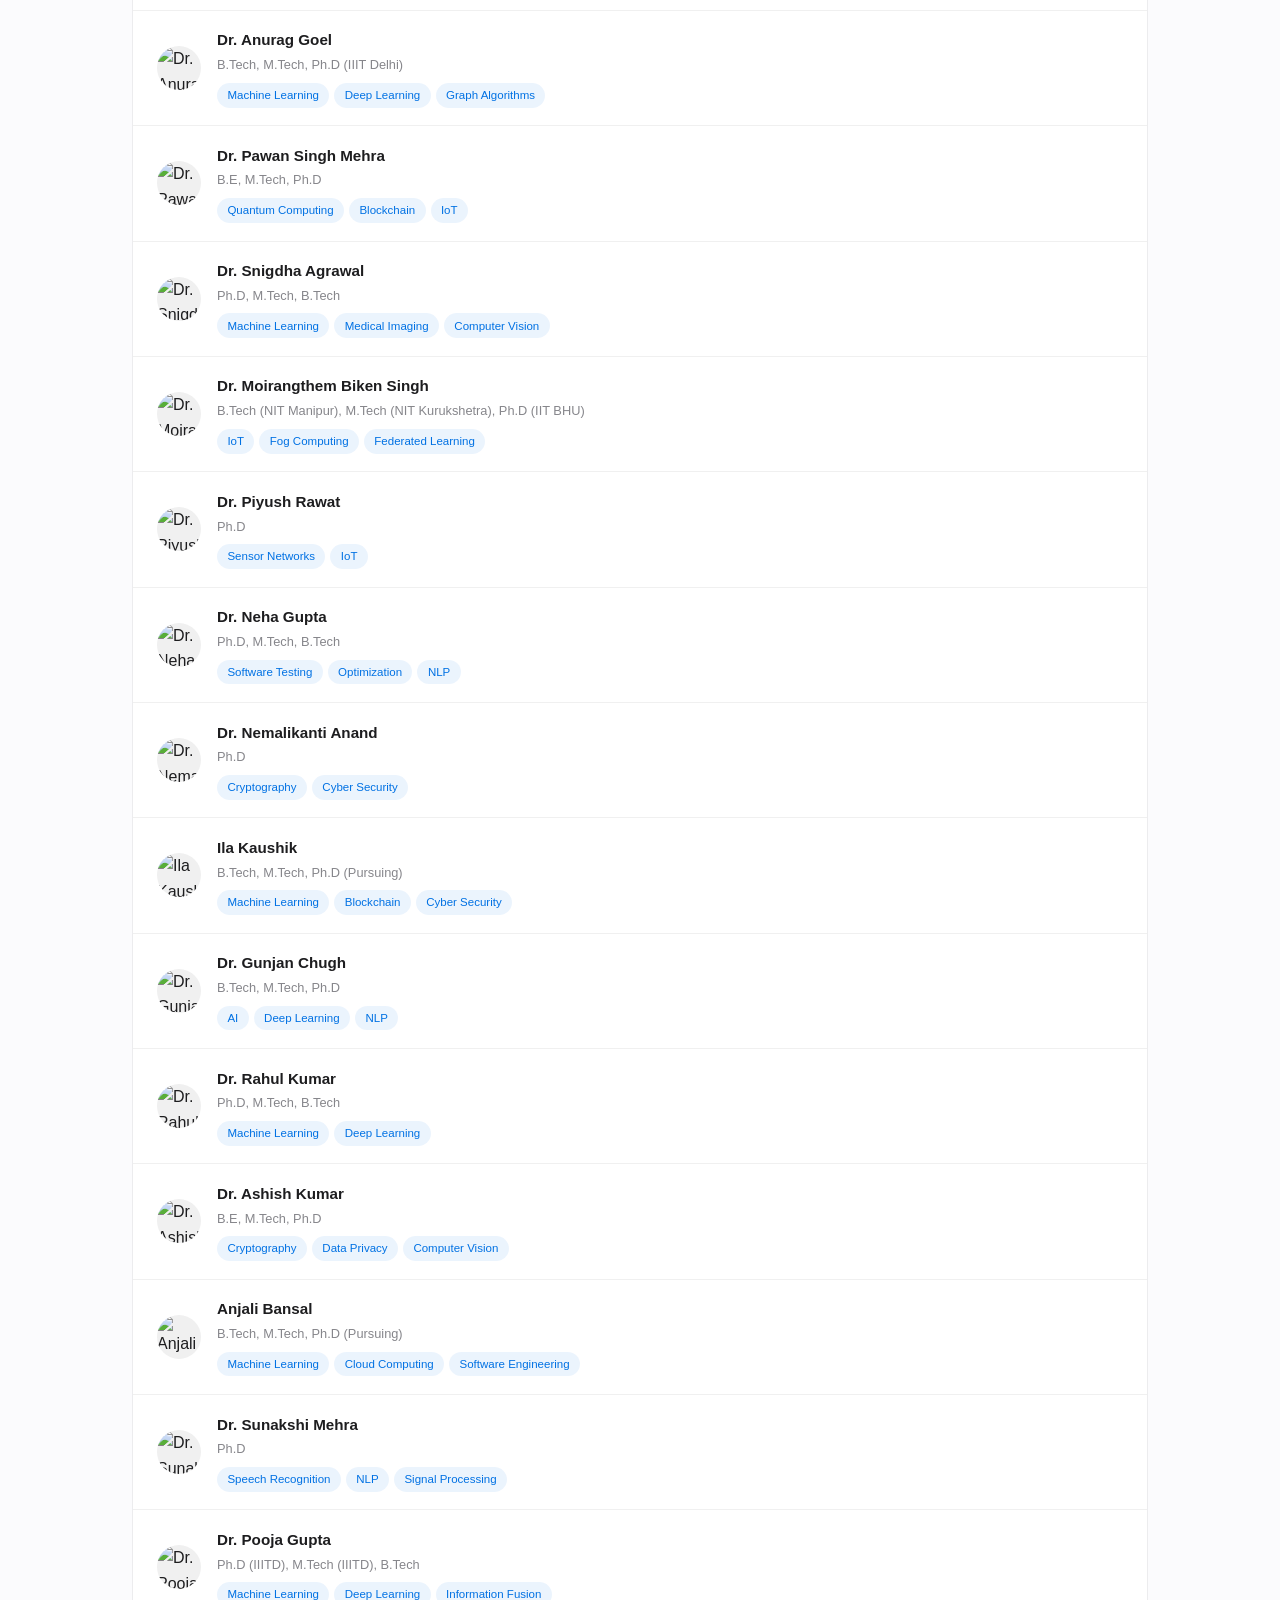
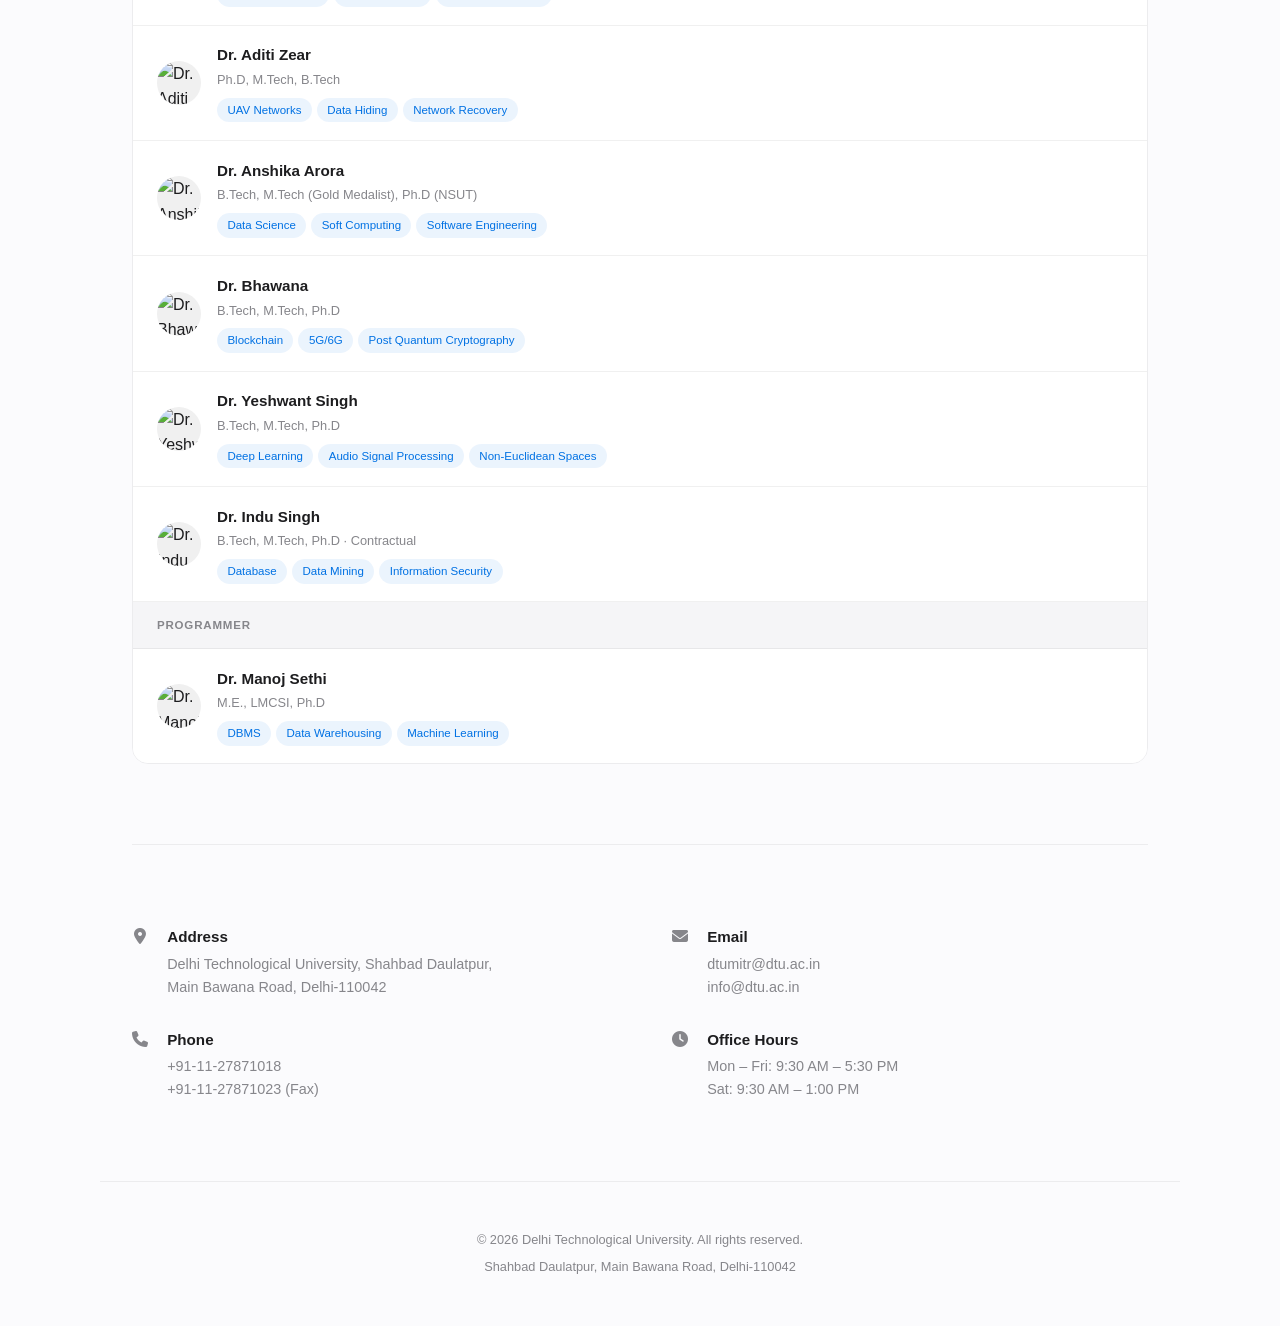
==== commit 40442e20: "exp1" ====
--- a/experiments/exp1/index.html
+++ b/experiments/exp1/index.html
@@ -3,124 +3,11 @@
 <head>
     <meta charset="UTF-8">
     <meta name="viewport" content="width=device-width, initial-scale=1.0">
-    <title>Delhi Technological University</title>
+    <title>Experiment 1 | DTU CSE</title>
+    <!-- External Font Awesome -->
     <link rel="stylesheet" href="https://cdnjs.cloudflare.com/ajax/libs/font-awesome/6.4.0/css/all.min.css">
-    <style>
-        *{margin:0;padding:0;box-sizing:border-box}
-        :root{--bg:#fbfbfd;--text:#1d1d1f;--muted:#86868b;--accent:#0071e3;--card:#fff;--border:rgba(0,0,0,.06)}
-        body{font-family:-apple-system,BlinkMacSystemFont,'Segoe UI',Roboto,sans-serif;background:var(--bg);color:var(--text);line-height:1.6;-webkit-font-smoothing:antialiased}
-        a{color:inherit;text-decoration:none}
-
-        header{position:sticky;top:0;z-index:100;background:rgba(251,251,253,.82);backdrop-filter:saturate(180%) blur(20px);-webkit-backdrop-filter:saturate(180%) blur(20px);border-bottom:1px solid var(--border)}
-        .header-inner{max-width:1080px;margin:0 auto;padding:0 2rem;display:flex;align-items:center;justify-content:space-between;height:52px}
-        .logo{display:flex;align-items:center;gap:12px}
-        .logo img{height:32px;width:auto}
-        .logo span{font-size:1.05rem;font-weight:600;letter-spacing:-.01em}
-        nav{display:flex;gap:2rem}
-        nav a{font-size:.85rem;color:var(--muted);transition:color .3s}
-        nav a:hover{color:var(--text)}
-
-        .hero{position:relative;text-align:center;padding:10rem 2rem 6rem;background:url('https://cteldtu.com/images/maincampus.jpg') center/cover no-repeat;min-height:520px;display:flex;flex-direction:column;align-items:center;justify-content:center}
-        .hero::before{content:'';position:absolute;inset:0;background:rgba(0,0,0,.52)}
-        .hero>*{position:relative;z-index:1}
-        .hero h1{font-size:3.5rem;font-weight:700;letter-spacing:-.035em;line-height:1.1;margin-bottom:1.5rem;color:#fff}
-        .hero p{font-size:1.25rem;color:rgba(255,255,255,.8);max-width:580px;margin:0 auto 2.5rem;line-height:1.5}
-        .hero-link{font-size:1.1rem;color:#fff;border-bottom:1px solid rgba(255,255,255,.45);padding-bottom:2px;display:inline-flex;align-items:center;gap:6px;transition:gap .3s,border-color .3s}
-        .hero-link:hover{gap:10px;border-color:#fff}
-
-        section{max-width:1080px;margin:0 auto;padding:5rem 2rem}
-        .section-label{font-size:.8rem;text-transform:uppercase;letter-spacing:.08em;color:var(--accent);font-weight:600;margin-bottom:.75rem}
-        .section-title{font-size:2.8rem;font-weight:700;letter-spacing:-.03em;line-height:1.15;margin-bottom:1.25rem}
-        .section-desc{font-size:1.15rem;color:var(--muted);max-width:620px;line-height:1.6}
-
-        .stats{display:grid;grid-template-columns:repeat(3,1fr);gap:1px;background:var(--border);border:1px solid var(--border);border-radius:16px;overflow:hidden;margin:3.5rem 0}
-        .stat{text-align:center;padding:2.5rem 1rem;background:var(--card)}
-        .stat-num{font-size:2.8rem;font-weight:700;letter-spacing:-.03em}
-        .stat-label{font-size:.8rem;color:var(--muted);margin-top:.25rem;text-transform:uppercase;letter-spacing:.05em}
-
-        .tabs{display:flex;gap:0;border-bottom:1px solid var(--border);margin:3.5rem 0 0}
-        .tab{padding:.9rem 1.8rem;font-size:.9rem;color:var(--muted);cursor:pointer;border:none;border-bottom:2px solid transparent;transition:all .25s;background:none;font-family:inherit;font-weight:500}
-        .tab:hover{color:var(--text)}
-        .tab.active{color:var(--text);border-bottom-color:var(--text)}
-        .panel{display:none;padding:3rem 0;animation:fade .4s ease}
-        .panel.active{display:block}
-        @keyframes fade{from{opacity:0;transform:translateY(8px)}to{opacity:1;transform:translateY(0)}}
-
-        .faculty-list{display:flex;flex-direction:column;border:1px solid var(--border);border-radius:16px;overflow:hidden}
-        .faculty-row{display:flex;align-items:center;gap:1rem;padding:1.1rem 1.5rem;background:var(--card);border-bottom:1px solid var(--border);transition:background .2s}
-        .faculty-row:last-child{border-bottom:none}
-        .faculty-row:hover{background:#f5f5f7}
-        .faculty-avatar{width:44px;height:44px;border-radius:50%;object-fit:cover;flex-shrink:0;background:#f0f0f0}
-        .faculty-info{flex:1;min-width:0}
-        .faculty-name{font-weight:600;font-size:.95rem}
-        .faculty-meta{font-size:.8rem;color:var(--muted);margin-top:.15rem}
-        .faculty-tags{display:flex;flex-wrap:wrap;gap:5px;margin-top:.45rem}
-        .tag{font-size:.72rem;padding:.2rem .65rem;border-radius:100px;background:rgba(0,113,227,.08);color:var(--accent);font-weight:500;white-space:nowrap}
-
-        .group-label{padding:.85rem 1.5rem;font-size:.72rem;text-transform:uppercase;letter-spacing:.07em;color:var(--muted);font-weight:600;background:#f5f5f7;border-bottom:1px solid var(--border)}
-
-        table{width:100%;border-collapse:collapse;border:1px solid var(--border);border-radius:16px;overflow:hidden}
-        thead{background:#f5f5f7}
-        th{padding:1rem 1.5rem;text-align:left;font-size:.75rem;text-transform:uppercase;letter-spacing:.06em;color:var(--muted);font-weight:600}
-        td{padding:1.1rem 1.5rem;font-size:.92rem;border-top:1px solid var(--border)}
-        tr:hover td{background:#fafafa}
-        .badge{font-size:.72rem;padding:.2rem .65rem;border-radius:100px;font-weight:500}
-        .badge-ug{background:rgba(52,199,89,.12);color:#1a8d47}
-        .badge-pg{background:rgba(0,113,227,.1);color:var(--accent)}
-        .badge-r{background:rgba(255,149,0,.12);color:#c27800}
-
-        .research-grid{display:grid;grid-template-columns:repeat(3,1fr);gap:1.5rem}
-        .research-item{padding:2rem;border:1px solid var(--border);border-radius:16px;transition:border-color .3s}
-        .research-item:hover{border-color:rgba(0,0,0,.15)}
-        .research-item h4{font-size:1.05rem;margin-bottom:.6rem;font-weight:600}
-        .research-item p{font-size:.88rem;color:var(--muted);line-height:1.55}
-
-        .labs-grid{display:grid;grid-template-columns:repeat(3,1fr);gap:1.5rem}
-        .lab-card{border:1px solid var(--border);border-radius:16px;overflow:hidden;transition:border-color .3s}
-        .lab-card:hover{border-color:rgba(0,0,0,.15)}
-        .lab-img{height:140px;background:#f5f5f7;display:flex;align-items:center;justify-content:center;font-size:2.2rem;color:var(--muted)}
-        .lab-body{padding:1.5rem}
-        .lab-body h4{font-size:1rem;margin-bottom:.75rem;font-weight:600}
-        .lab-body ul{list-style:none;display:flex;flex-direction:column;gap:.45rem}
-        .lab-body li{font-size:.85rem;color:var(--muted);display:flex;align-items:center;gap:.6rem}
-        .lab-body li i{color:var(--accent);font-size:.6rem}
-
-        .depts-grid{display:grid;grid-template-columns:repeat(2,1fr);gap:1px;background:var(--border);border:1px solid var(--border);border-radius:16px;overflow:hidden}
-        .dept-item{display:flex;align-items:center;justify-content:space-between;padding:2rem;background:var(--card);transition:background .2s}
-        .dept-item:hover{background:#f5f5f7}
-        .dept-item h3{font-size:1.05rem;font-weight:600}
-        .dept-item p{font-size:.85rem;color:var(--muted);margin-top:.2rem;max-width:380px}
-        .dept-arrow{color:var(--muted);font-size:.85rem;transition:transform .2s}
-        .dept-item:hover .dept-arrow{transform:translateX(3px);color:var(--text)}
-
-        .contact-grid{display:grid;grid-template-columns:1fr 1fr;gap:4rem;padding:5rem 0 0;border-top:1px solid var(--border)}
-        .contact-block{display:flex;flex-direction:column;gap:1.8rem}
-        .contact-row{display:flex;gap:1.2rem;align-items:flex-start}
-        .contact-row i{color:var(--muted);margin-top:3px;width:16px;text-align:center}
-        .contact-row h4{font-size:.95rem;font-weight:600;margin-bottom:.2rem}
-        .contact-row p,.contact-row a{font-size:.9rem;color:var(--muted);line-height:1.6}
-        .contact-row a:hover{color:var(--text)}
-
-        footer{text-align:center;padding:3rem 2rem;color:var(--muted);font-size:.8rem;border-top:1px solid var(--border);max-width:1080px;margin:0 auto}
-        footer p+p{margin-top:.4rem}
-
-        @media(max-width:768px){
-            .hero h1{font-size:2.4rem;padding:0 1rem}
-            .hero p{font-size:1.05rem}
-            .section-title{font-size:2rem}
-            .stats{grid-template-columns:repeat(3,1fr)}
-            .stat-num{font-size:2rem}
-            .stat{padding:1.5rem .5rem}
-            .research-grid,.labs-grid{grid-template-columns:1fr}
-            .depts-grid{grid-template-columns:1fr}
-            .contact-grid{grid-template-columns:1fr;gap:2.5rem}
-            nav{display:none}
-            .tabs{overflow-x:auto;-webkit-overflow-scrolling:touch}
-            .tab{white-space:nowrap;padding:.8rem 1.2rem}
-            .faculty-row{padding:.9rem 1rem;gap:.8rem}
-            .faculty-avatar{width:38px;height:38px}
-        }
-    </style>
+    <!-- Internal Modular CSS -->
+    <link rel="stylesheet" href="css/style.css">
 </head>
 <body>
 
@@ -130,91 +17,17 @@
             <img src="https://upload.wikimedia.org/wikipedia/en/b/b5/DTU%2C_Delhi_official_logo.png?utm_source=en.wikipedia.org&utm_campaign=index&utm_content=thumbnail_unscaled&_=20110525104033" alt="DTU Logo">
             <span>Delhi Technological University</span>
         </div>
-        <nav>
-            <a href="#it">Information Technology</a>
-            <a href="#cse">Computer Science</a>
-            <a href="#contact">Contact</a>
-        </nav>
     </div>
 </header>
 
 <section class="hero">
     <h1>Engineering the future of technology.</h1>
     <p>Delhi Technological University is a premier institution committed to excellence in education, research, and innovation across computing and engineering disciplines.</p>
-    <a href="#it" class="hero-link">Explore departments <i class="fas fa-arrow-right"></i></a>
+    <a href="#cse" class="hero-link">Explore CSE Department <i class="fas fa-arrow-right"></i></a>
 </section>
 
-<!-- IT Department -->
-<section id="it">
-    <p class="section-label">Department of Information Technology</p>
-    <h2 class="section-title">Where computing meets innovation.</h2>
-    <p class="section-desc">The Department of Information Technology at DTU presents a strong and evolving research profile aligned with contemporary trends in computing and digital transformation.</p>
-
-    <div class="stats">
-        <div class="stat"><div class="stat-num">180</div><div class="stat-label">B.Tech Intake</div></div>
-        <div class="stat"><div class="stat-num">25+</div><div class="stat-label">Faculty</div></div>
-        <div class="stat"><div class="stat-num">15+</div><div class="stat-label">Research Labs</div></div>
-    </div>
-
-    <div class="tabs">
-        <button class="tab active" data-tab="it-faculty">Faculty</button>
-        <button class="tab" data-tab="it-programs">Programs</button>
-        <button class="tab" data-tab="it-research">Research</button>
-        <button class="tab" data-tab="it-labs">Labs</button>
-    </div>
-
-    <div class="panel active" id="it-faculty">
-        <div class="faculty-list">
-            <div class="faculty-row">
-                <div class="faculty-info" style="text-align:center;color:var(--muted);font-size:.85rem;padding:1.5rem">Faculty profiles are available on the official department page.</div>
-            </div>
-        </div>
-    </div>
-
-    <div class="panel" id="it-programs">
-        <table>
-            <thead><tr><th>Program</th><th>Duration</th><th>Intake</th><th>Focus</th><th>Type</th></tr></thead>
-            <tbody>
-                <tr><td><strong>B.Tech</strong> Information Technology</td><td>4 Years</td><td>180</td><td>Software, Networking, OS</td><td><span class="badge badge-ug">UG</span></td></tr>
-                <tr><td><strong>B.Tech</strong> Cyber Security</td><td>4 Years</td><td>60</td><td>Cryptography, Forensics</td><td><span class="badge badge-ug">UG</span></td></tr>
-                <tr><td><strong>M.Tech</strong> Information Technology</td><td>2 Years</td><td>25</td><td>Data Science, AI/ML</td><td><span class="badge badge-pg">PG</span></td></tr>
-                <tr><td><strong>M.Tech</strong> (By Research)</td><td>2 Years</td><td>12</td><td>IT Research Specializations</td><td><span class="badge badge-r">Research</span></td></tr>
-                <tr><td><strong>Ph.D</strong> Information Technology</td><td>3–5 Years</td><td>—</td><td>Doctoral Research</td><td><span class="badge badge-r">Research</span></td></tr>
-            </tbody>
-        </table>
-    </div>
-
-    <div class="panel" id="it-research">
-        <div class="research-grid">
-            <div class="research-item"><h4>Computer Networks & Security</h4><p>Network protocols, cybersecurity frameworks, privacy-preserving computing, and resilient infrastructure.</p></div>
-            <div class="research-item"><h4>Artificial Intelligence & ML</h4><p>Intelligent systems, ethical AI, and machine learning for healthcare, finance, and smart cities.</p></div>
-            <div class="research-item"><h4>Data Science & Big Data</h4><p>Big data processing, data mining, business intelligence, and knowledge discovery at scale.</p></div>
-            <div class="research-item"><h4>Cloud & Distributed Systems</h4><p>Cloud architecture, distributed computing, and high-performance scalable solutions.</p></div>
-            <div class="research-item"><h4>Cyber Security & Forensics</h4><p>Cryptography, network security, digital forensics, and threat intelligence.</p></div>
-            <div class="research-item"><h4>Internet of Things</h4><p>Secure IoT ecosystems, smart city applications, and industrial IoT solutions.</p></div>
-        </div>
-    </div>
-
-    <div class="panel" id="it-labs">
-        <div class="labs-grid">
-            <div class="lab-card">
-                <div class="lab-img"><i class="fas fa-code"></i></div>
-                <div class="lab-body"><h4>Programming Laboratory</h4><ul><li><i class="fas fa-circle"></i>High-performance computing systems</li><li><i class="fas fa-circle"></i>Latest development toolchains</li><li><i class="fas fa-circle"></i>24/7 student access</li><li><i class="fas fa-circle"></i>AI/ML workstations</li></ul></div>
-            </div>
-            <div class="lab-card">
-                <div class="lab-img"><i class="fas fa-chart-bar"></i></div>
-                <div class="lab-body"><h4>Multi-Model Data Analytics Lab</h4><ul><li><i class="fas fa-circle"></i>Advanced analytics platforms</li><li><i class="fas fa-circle"></i>Big data processing cluster</li><li><i class="fas fa-circle"></i>Visualization dashboards</li><li><i class="fas fa-circle"></i>Industry-sponsored projects</li></ul></div>
-            </div>
-            <div class="lab-card">
-                <div class="lab-img"><i class="fas fa-shield-alt"></i></div>
-                <div class="lab-body"><h4>Cyber Security Lab</h4><ul><li><i class="fas fa-circle"></i>Penetration testing environment</li><li><i class="fas fa-circle"></i>Digital forensics toolkit</li><li><i class="fas fa-circle"></i>Network security simulation</li><li><i class="fas fa-circle"></i>Cryptography research tools</li></ul></div>
-            </div>
-        </div>
-    </div>
-</section>
-
-<!-- CSE Department -->
-<section id="cse" style="padding-top:0">
+<!-- CSE Department Only -->
+<section id="cse">
     <p class="section-label">Department of Computer Science & Engineering</p>
     <h2 class="section-title">Faculty.</h2>
     <p class="section-desc" style="margin-bottom:3rem">A distinguished team of professors, researchers, and educators driving innovation in computer science.</p>
@@ -561,21 +374,7 @@
     <p>Shahbad Daulatpur, Main Bawana Road, Delhi-110042</p>
 </footer>
 
-<script>
-document.querySelectorAll('.tab').forEach(t=>{
-    t.addEventListener('click',()=>{
-        t.closest('section').querySelectorAll('.tab').forEach(b=>b.classList.remove('active'));
-        t.closest('section').querySelectorAll('.panel').forEach(p=>p.classList.remove('active'));
-        t.classList.add('active');
-        document.getElementById(t.dataset.tab).classList.add('active');
-    });
-});
-document.querySelectorAll('a[href^="#"]').forEach(a=>{
-    a.addEventListener('click',e=>{
-        e.preventDefault();
-        document.querySelector(a.getAttribute('href'))?.scrollIntoView({behavior:'smooth',block:'start'});
-    });
-});
-</script>
+<!-- Internal Modular JS -->
+<script src="js/script.js"></script>
 </body>
 </html>
--- a/experiments/exp1/css/style.css
+++ b/experiments/exp1/css/style.css
@@ -0,0 +1,55 @@
+*{margin:0;padding:0;box-sizing:border-box}
+:root{--bg:#fbfbfd;--text:#1d1d1f;--muted:#86868b;--accent:#0071e3;--card:#fff;--border:rgba(0,0,0,.06)}
+body{font-family:-apple-system,BlinkMacSystemFont,'Segoe UI',Roboto,sans-serif;background:var(--bg);color:var(--text);line-height:1.6;-webkit-font-smoothing:antialiased}
+a{color:inherit;text-decoration:none}
+
+header{position:sticky;top:0;z-index:100;background:rgba(251,251,253,.82);backdrop-filter:saturate(180%) blur(20px);-webkit-backdrop-filter:saturate(180%) blur(20px);border-bottom:1px solid var(--border)}
+.header-inner{max-width:1080px;margin:0 auto;padding:0 2rem;display:flex;align-items:center;justify-content:space-between;height:52px}
+.logo{display:flex;align-items:center;gap:12px}
+.logo img{height:32px;width:auto}
+.logo span{font-size:1.05rem;font-weight:600;letter-spacing:-.01em}
+
+.hero{position:relative;text-align:center;padding:10rem 2rem 6rem;background:url('https://cteldtu.com/images/maincampus.jpg') center/cover no-repeat;min-height:520px;display:flex;flex-direction:column;align-items:center;justify-content:center}
+.hero::before{content:'';position:absolute;inset:0;background:rgba(0,0,0,.52)}
+.hero>*{position:relative;z-index:1}
+.hero h1{font-size:3.5rem;font-weight:700;letter-spacing:-.035em;line-height:1.1;margin-bottom:1.5rem;color:#fff}
+.hero p{font-size:1.25rem;color:rgba(255,255,255,.8);max-width:580px;margin:0 auto 2.5rem;line-height:1.5}
+.hero-link{font-size:1.1rem;color:#fff;border-bottom:1px solid rgba(255,255,255,.45);padding-bottom:2px;display:inline-flex;align-items:center;gap:6px;transition:gap .3s,border-color .3s}
+.hero-link:hover{gap:10px;border-color:#fff}
+
+section{max-width:1080px;margin:0 auto;padding:5rem 2rem}
+.section-label{font-size:.8rem;text-transform:uppercase;letter-spacing:.08em;color:var(--accent);font-weight:600;margin-bottom:.75rem}
+.section-title{font-size:2.8rem;font-weight:700;letter-spacing:-.03em;line-height:1.15;margin-bottom:1.25rem}
+.section-desc{font-size:1.15rem;color:var(--muted);max-width:620px;line-height:1.6}
+
+.faculty-list{display:flex;flex-direction:column;border:1px solid var(--border);border-radius:16px;overflow:hidden}
+.faculty-row{display:flex;align-items:center;gap:1rem;padding:1.1rem 1.5rem;background:var(--card);border-bottom:1px solid var(--border);transition:background .2s}
+.faculty-row:last-child{border-bottom:none}
+.faculty-row:hover{background:#f5f5f7}
+.faculty-avatar{width:44px;height:44px;border-radius:50%;object-fit:cover;flex-shrink:0;background:#f0f0f0}
+.faculty-info{flex:1;min-width:0}
+.faculty-name{font-weight:600;font-size:.95rem}
+.faculty-meta{font-size:.8rem;color:var(--muted);margin-top:.15rem}
+.faculty-tags{display:flex;flex-wrap:wrap;gap:5px;margin-top:.45rem}
+.tag{font-size:.72rem;padding:.2rem .65rem;border-radius:100px;background:rgba(0,113,227,.08);color:var(--accent);font-weight:500;white-space:nowrap}
+.group-label{padding:.85rem 1.5rem;font-size:.72rem;text-transform:uppercase;letter-spacing:.07em;color:var(--muted);font-weight:600;background:#f5f5f7;border-bottom:1px solid var(--border)}
+
+.contact-grid{display:grid;grid-template-columns:1fr 1fr;gap:4rem;padding:5rem 0 0;border-top:1px solid var(--border)}
+.contact-block{display:flex;flex-direction:column;gap:1.8rem}
+.contact-row{display:flex;gap:1.2rem;align-items:flex-start}
+.contact-row i{color:var(--muted);margin-top:3px;width:16px;text-align:center}
+.contact-row h4{font-size:.95rem;font-weight:600;margin-bottom:.2rem}
+.contact-row p,.contact-row a{font-size:.9rem;color:var(--muted);line-height:1.6}
+.contact-row a:hover{color:var(--text)}
+
+footer{text-align:center;padding:3rem 2rem;color:var(--muted);font-size:.8rem;border-top:1px solid var(--border);max-width:1080px;margin:0 auto}
+footer p+p{margin-top:.4rem}
+
+@media(max-width:768px){
+    .hero h1{font-size:2.4rem;padding:0 1rem}
+    .hero p{font-size:1.05rem}
+    .section-title{font-size:2rem}
+    .contact-grid{grid-template-columns:1fr;gap:2.5rem}
+    .faculty-row{padding:.9rem 1rem;gap:.8rem}
+    .faculty-avatar{width:38px;height:38px}
+}
